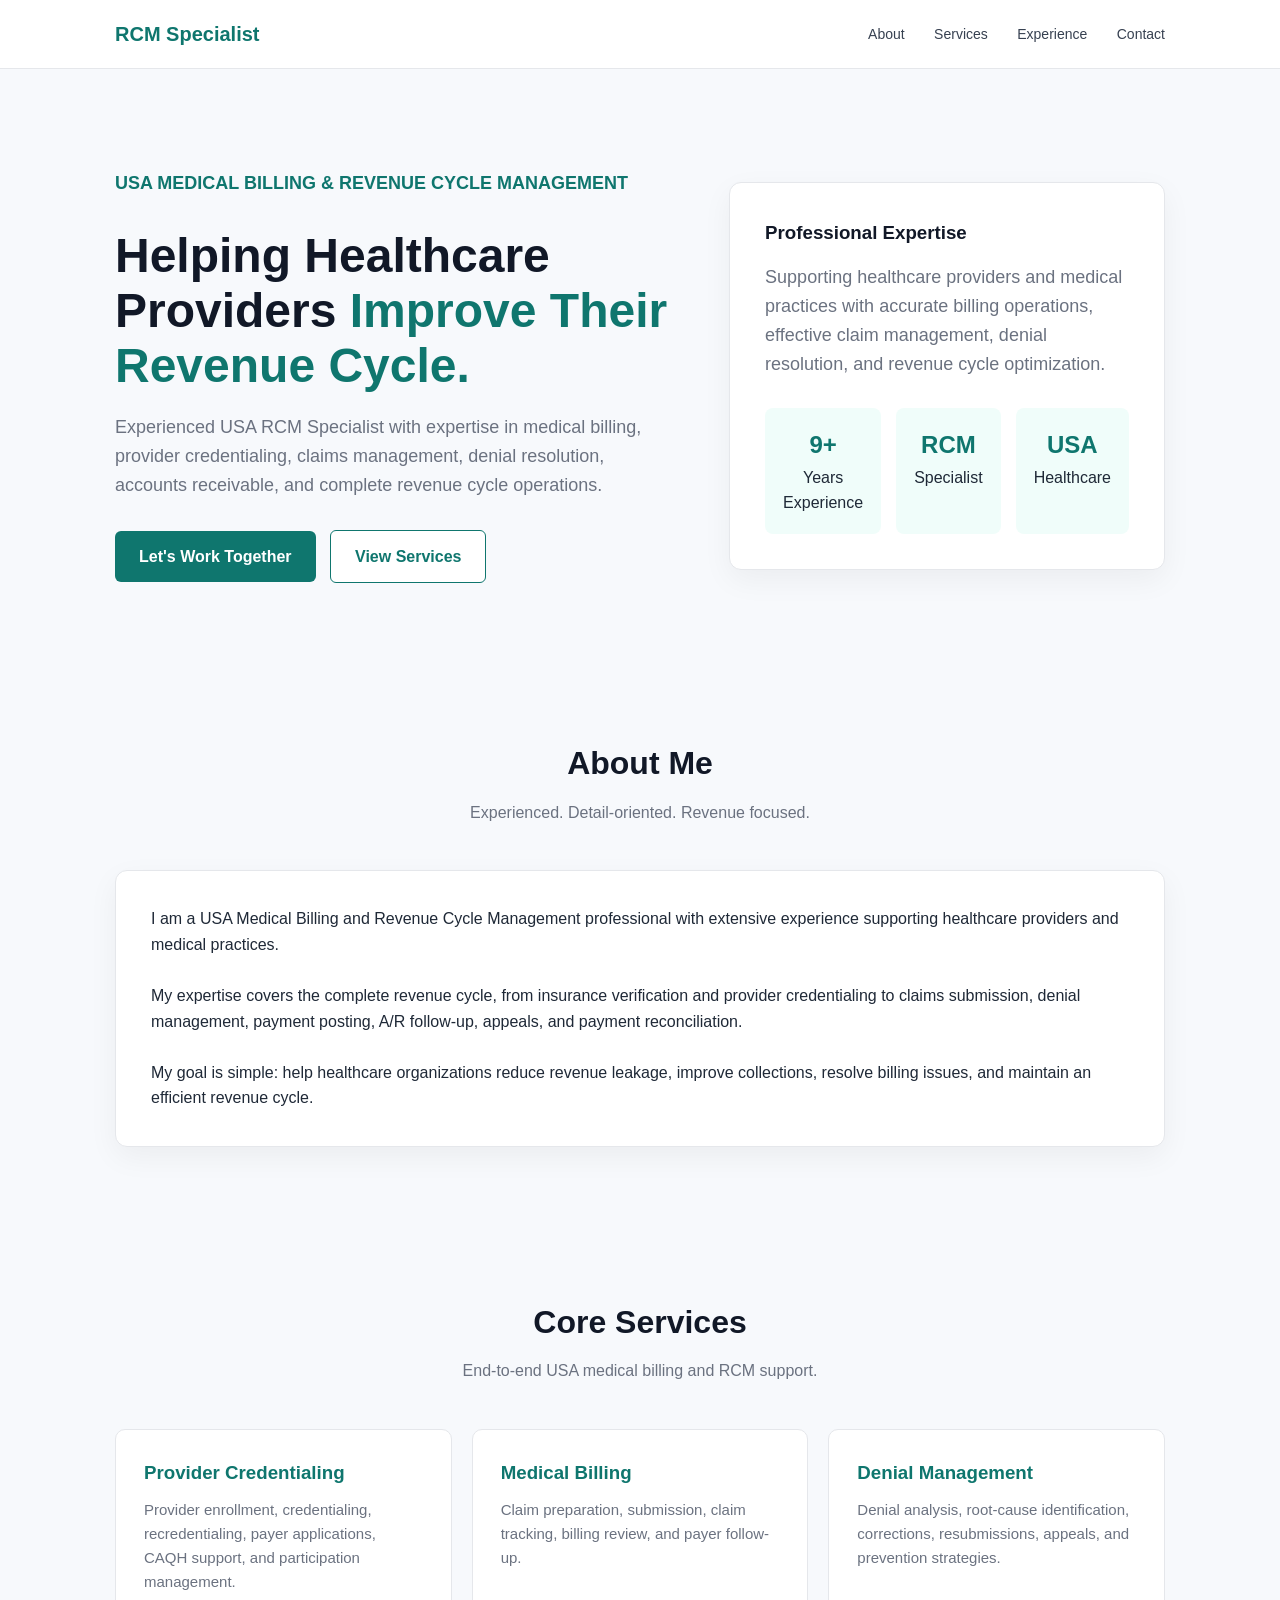
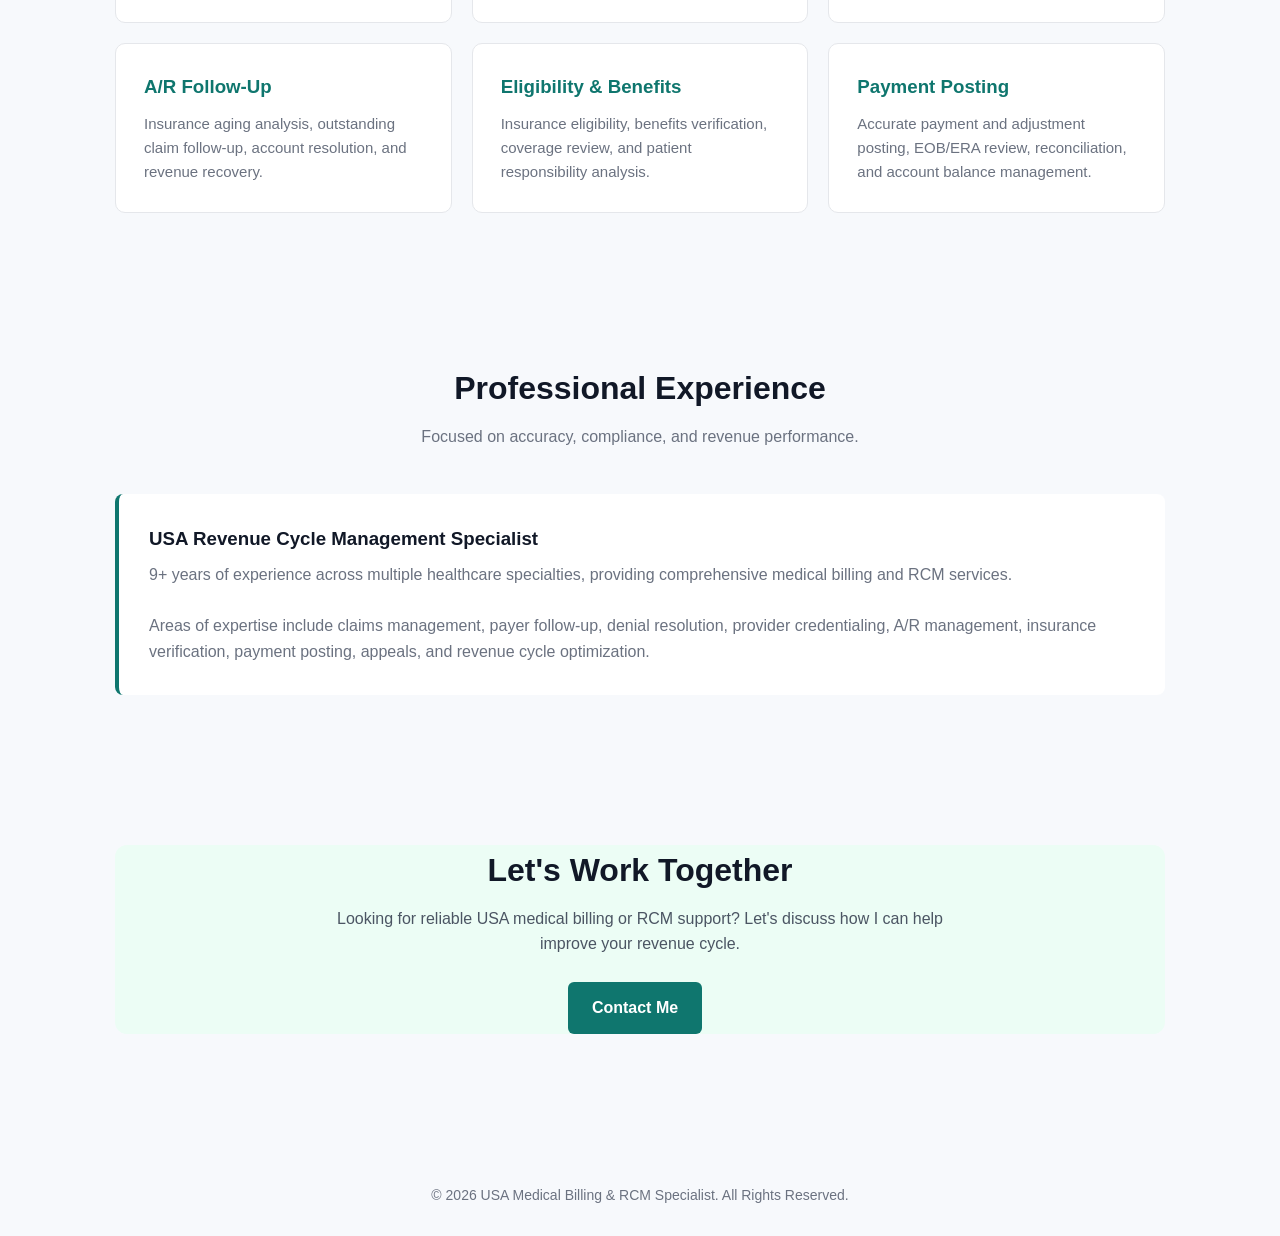
==== index.html @ 769080df "Add files via upload" ====
<!DOCTYPE html>
<html lang="en">
<head>
    <meta charset="UTF-8">
    <meta name="viewport" content="width=device-width, initial-scale=1.0">

    <title>USA Medical Billing & RCM Specialist</title>

    <meta name="description"
        content="Professional USA Medical Billing and Revenue Cycle Management portfolio specializing in provider credentialing, claims, denials, A/R follow-up, and healthcare revenue cycle operations.">

    <style>
        * {
            margin: 0;
            padding: 0;
            box-sizing: border-box;
        }

        body {
            font-family: Arial, Helvetica, sans-serif;
            background: #f7f9fc;
            color: #1f2937;
            line-height: 1.6;
        }

        header {
            background: #ffffff;
            border-bottom: 1px solid #e5e7eb;
            position: sticky;
            top: 0;
            z-index: 100;
        }

        nav {
            max-width: 1100px;
            margin: auto;
            padding: 18px 25px;
            display: flex;
            justify-content: space-between;
            align-items: center;
        }

        .logo {
            font-size: 20px;
            font-weight: bold;
            color: #0f766e;
        }

        nav a {
            color: #374151;
            text-decoration: none;
            margin-left: 25px;
            font-size: 14px;
        }

        nav a:hover {
            color: #0f766e;
        }

        .hero {
            max-width: 1100px;
            margin: auto;
            padding: 100px 25px 80px;
            display: grid;
            grid-template-columns: 1.5fr 1fr;
            gap: 60px;
            align-items: center;
        }

        .hero h1 {
            font-size: 48px;
            line-height: 1.15;
            margin-bottom: 20px;
            color: #111827;
        }

        .hero h1 span {
            color: #0f766e;
        }

        .hero p {
            font-size: 18px;
            color: #6b7280;
            max-width: 650px;
            margin-bottom: 30px;
        }

        .button {
            display: inline-block;
            background: #0f766e;
            color: white;
            padding: 13px 24px;
            border-radius: 6px;
            text-decoration: none;
            font-weight: 600;
            margin-right: 10px;
        }

        .button:hover {
            background: #115e59;
        }

        .button.secondary {
            background: white;
            color: #0f766e;
            border: 1px solid #0f766e;
        }

        .card {
            background: white;
            padding: 35px;
            border-radius: 12px;
            border: 1px solid #e5e7eb;
            box-shadow: 0 10px 30px rgba(0,0,0,0.05);
        }

        .card h3 {
            color: #111827;
            margin-bottom: 15px;
        }

        .stats {
            display: grid;
            grid-template-columns: repeat(3, 1fr);
            gap: 15px;
            margin-top: 25px;
        }

        .stat {
            background: #f0fdfa;
            padding: 18px;
            text-align: center;
            border-radius: 8px;
        }

        .stat strong {
            display: block;
            font-size: 24px;
            color: #0f766e;
        }

        section {
            max-width: 1100px;
            margin: auto;
            padding: 75px 25px;
        }

        .section-title {
            text-align: center;
            margin-bottom: 45px;
        }

        .section-title h2 {
            font-size: 32px;
            color: #111827;
            margin-bottom: 10px;
        }

        .section-title p {
            color: #6b7280;
        }

        .about {
            background: white;
        }

        .services {
            display: grid;
            grid-template-columns: repeat(3, 1fr);
            gap: 20px;
        }

        .service {
            background: white;
            padding: 28px;
            border: 1px solid #e5e7eb;
            border-radius: 10px;
            transition: 0.2s;
        }

        .service:hover {
            transform: translateY(-4px);
            box-shadow: 0 10px 25px rgba(0,0,0,0.06);
        }

        .service h3 {
            margin-bottom: 10px;
            color: #0f766e;
        }

        .service p {
            color: #6b7280;
            font-size: 15px;
        }

        .experience {
            background: #ffffff;
            border-left: 4px solid #0f766e;
            padding: 30px;
            border-radius: 8px;
        }

        .experience h3 {
            color: #111827;
            margin-bottom: 8px;
        }

        .experience p {
            color: #6b7280;
        }

        .contact {
            text-align: center;
            background: #ecfdf5;
            border-radius: 12px;
        }

        .contact p {
            max-width: 650px;
            margin: 0 auto 25px;
            color: #4b5563;
        }

        footer {
            text-align: center;
            padding: 30px;
            color: #6b7280;
            font-size: 14px;
        }

        @media (max-width: 800px) {
            .hero {
                grid-template-columns: 1fr;
                padding-top: 60px;
            }

            .hero h1 {
                font-size: 38px;
            }

            .services {
                grid-template-columns: 1fr;
            }

            .stats {
                grid-template-columns: 1fr;
            }

            nav {
                flex-direction: column;
                gap: 12px;
            }

            nav a {
                margin: 0 8px;
            }
        }
    </style>
</head>

<body>

<header>
    <nav>
        <div class="logo">RCM Specialist</div>

        <div>
            <a href="#about">About</a>
            <a href="#services">Services</a>
            <a href="#experience">Experience</a>
            <a href="#contact">Contact</a>
        </div>
    </nav>
</header>


<!-- HERO SECTION -->

<div class="hero">

    <div>
        <p style="color:#0f766e; font-weight:bold;">
            USA MEDICAL BILLING & REVENUE CYCLE MANAGEMENT
        </p>

        <h1>
            Helping Healthcare Providers
            <span>Improve Their Revenue Cycle.</span>
        </h1>

        <p>
            Experienced USA RCM Specialist with expertise in medical billing,
            provider credentialing, claims management, denial resolution,
            accounts receivable, and complete revenue cycle operations.
        </p>

        <a href="#contact" class="button">Let's Work Together</a>
        <a href="#services" class="button secondary">View Services</a>
    </div>


    <div class="card">

        <h3>Professional Expertise</h3>

        <p>
            Supporting healthcare providers and medical practices with
            accurate billing operations, effective claim management,
            denial resolution, and revenue cycle optimization.
        </p>

        <div class="stats">

            <div class="stat">
                <strong>9+</strong>
                Years Experience
            </div>

            <div class="stat">
                <strong>RCM</strong>
                Specialist
            </div>

            <div class="stat">
                <strong>USA</strong>
                Healthcare
            </div>

        </div>

    </div>

</div>


<!-- ABOUT -->

<section id="about">

    <div class="section-title">
        <h2>About Me</h2>
        <p>Experienced. Detail-oriented. Revenue focused.</p>
    </div>

    <div class="card">

        <p>
            I am a USA Medical Billing and Revenue Cycle Management
            professional with extensive experience supporting healthcare
            providers and medical practices.
        </p>

        <br>

        <p>
            My expertise covers the complete revenue cycle, from insurance
            verification and provider credentialing to claims submission,
            denial management, payment posting, A/R follow-up, appeals,
            and payment reconciliation.
        </p>

        <br>

        <p>
            My goal is simple: help healthcare organizations reduce revenue
            leakage, improve collections, resolve billing issues, and
            maintain an efficient revenue cycle.
        </p>

    </div>

</section>


<!-- SERVICES -->

<section id="services">

    <div class="section-title">
        <h2>Core Services</h2>
        <p>End-to-end USA medical billing and RCM support.</p>
    </div>


    <div class="services">

        <div class="service">
            <h3>Provider Credentialing</h3>
            <p>
                Provider enrollment, credentialing, recredentialing,
                payer applications, CAQH support, and participation
                management.
            </p>
        </div>


        <div class="service">
            <h3>Medical Billing</h3>
            <p>
                Claim preparation, submission, claim tracking,
                billing review, and payer follow-up.
            </p>
        </div>


        <div class="service">
            <h3>Denial Management</h3>
            <p>
                Denial analysis, root-cause identification, corrections,
                resubmissions, appeals, and prevention strategies.
            </p>
        </div>


        <div class="service">
            <h3>A/R Follow-Up</h3>
            <p>
                Insurance aging analysis, outstanding claim follow-up,
                account resolution, and revenue recovery.
            </p>
        </div>


        <div class="service">
            <h3>Eligibility & Benefits</h3>
            <p>
                Insurance eligibility, benefits verification,
                coverage review, and patient responsibility analysis.
            </p>
        </div>


        <div class="service">
            <h3>Payment Posting</h3>
            <p>
                Accurate payment and adjustment posting, EOB/ERA review,
                reconciliation, and account balance management.
            </p>
        </div>

    </div>

</section>


<!-- EXPERIENCE -->

<section id="experience">

    <div class="section-title">
        <h2>Professional Experience</h2>
        <p>Focused on accuracy, compliance, and revenue performance.</p>
    </div>

    <div class="experience">

        <h3>USA Revenue Cycle Management Specialist</h3>

        <p>
            9+ years of experience across multiple healthcare specialties,
            providing comprehensive medical billing and RCM services.
        </p>

        <br>

        <p>
            Areas of expertise include claims management, payer follow-up,
            denial resolution, provider credentialing, A/R management,
            insurance verification, payment posting, appeals, and
            revenue cycle optimization.
        </p>

    </div>

</section>


<!-- CONTACT -->

<section id="contact">

    <div class="contact">

        <div class="section-title">

            <h2>Let's Work Together</h2>

            <p>
                Looking for reliable USA medical billing or RCM support?
                Let's discuss how I can help improve your revenue cycle.
            </p>

            <a href="mailto:YOUR-EMAIL@example.com" class="button">
                Contact Me
            </a>

        </div>

    </div>

</section>


<footer>

    © 2026 USA Medical Billing & RCM Specialist.
    All Rights Reserved.

</footer>

</body>
</html>
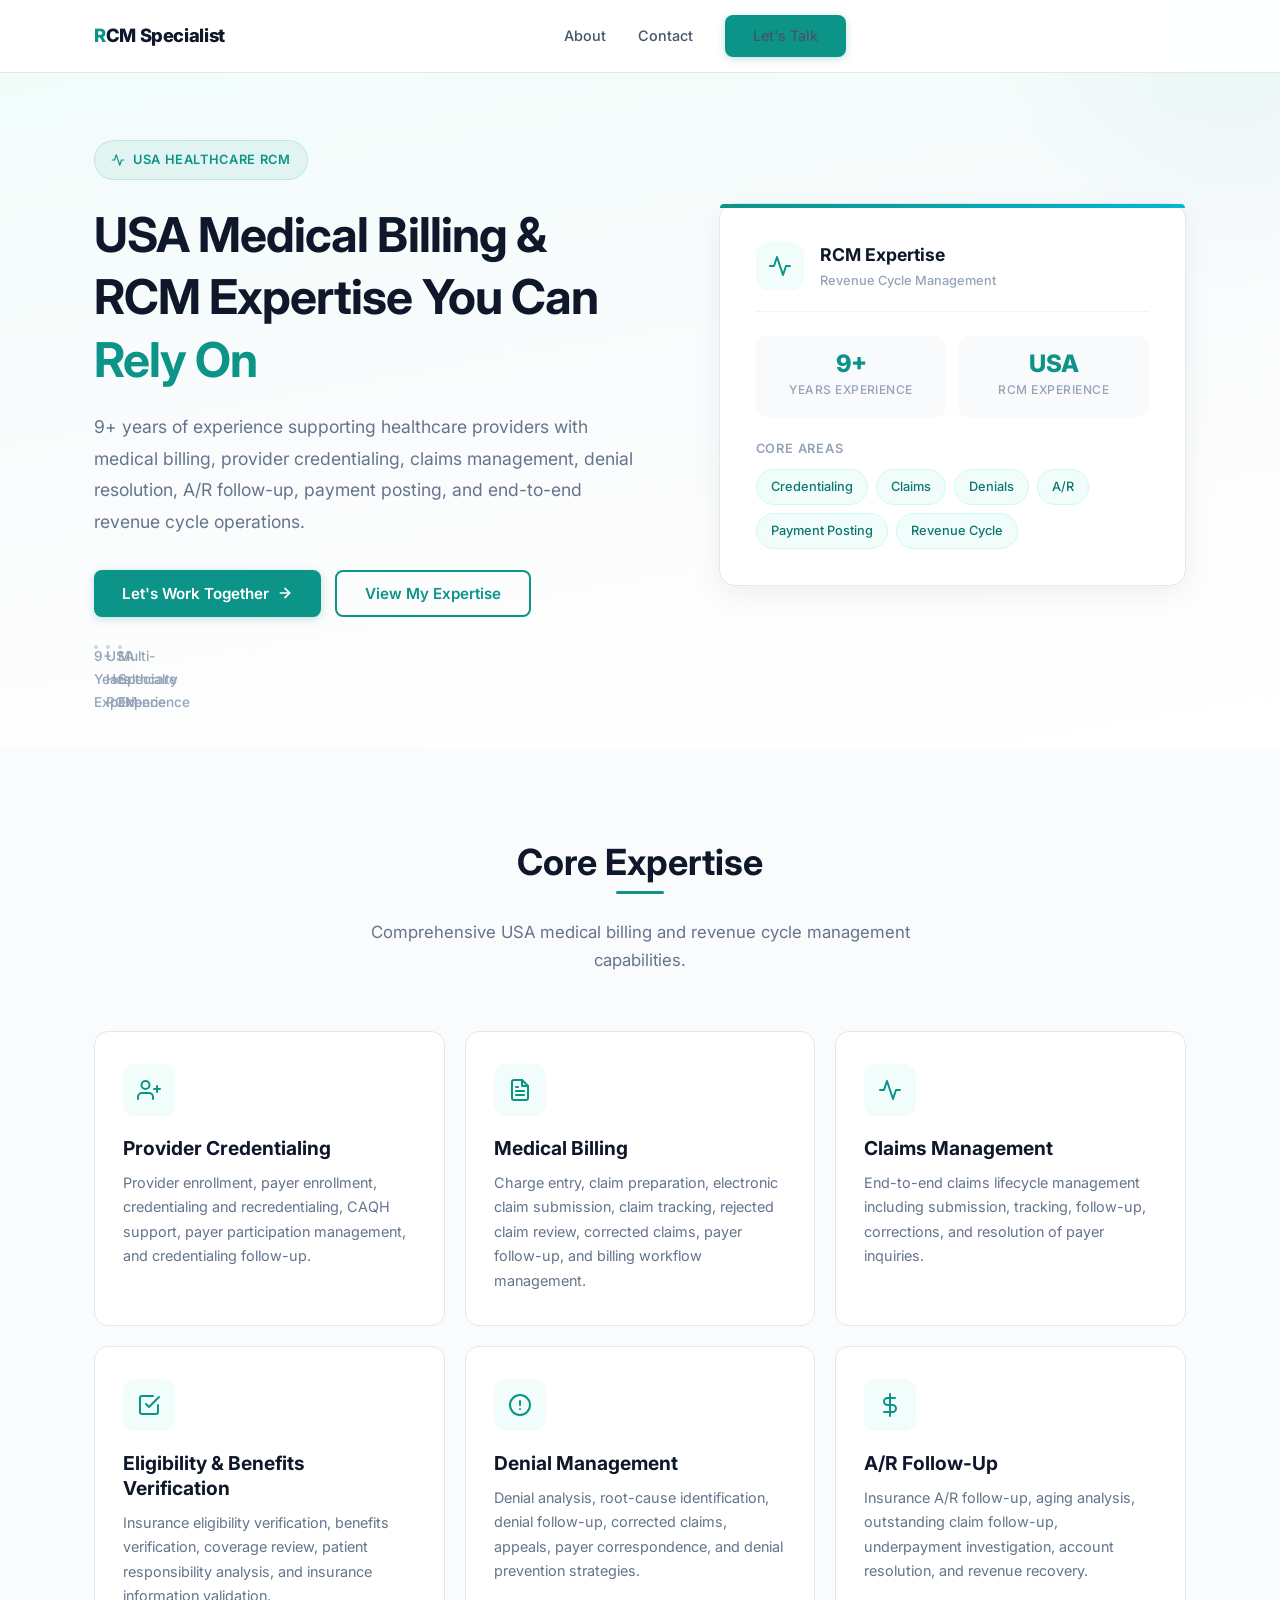
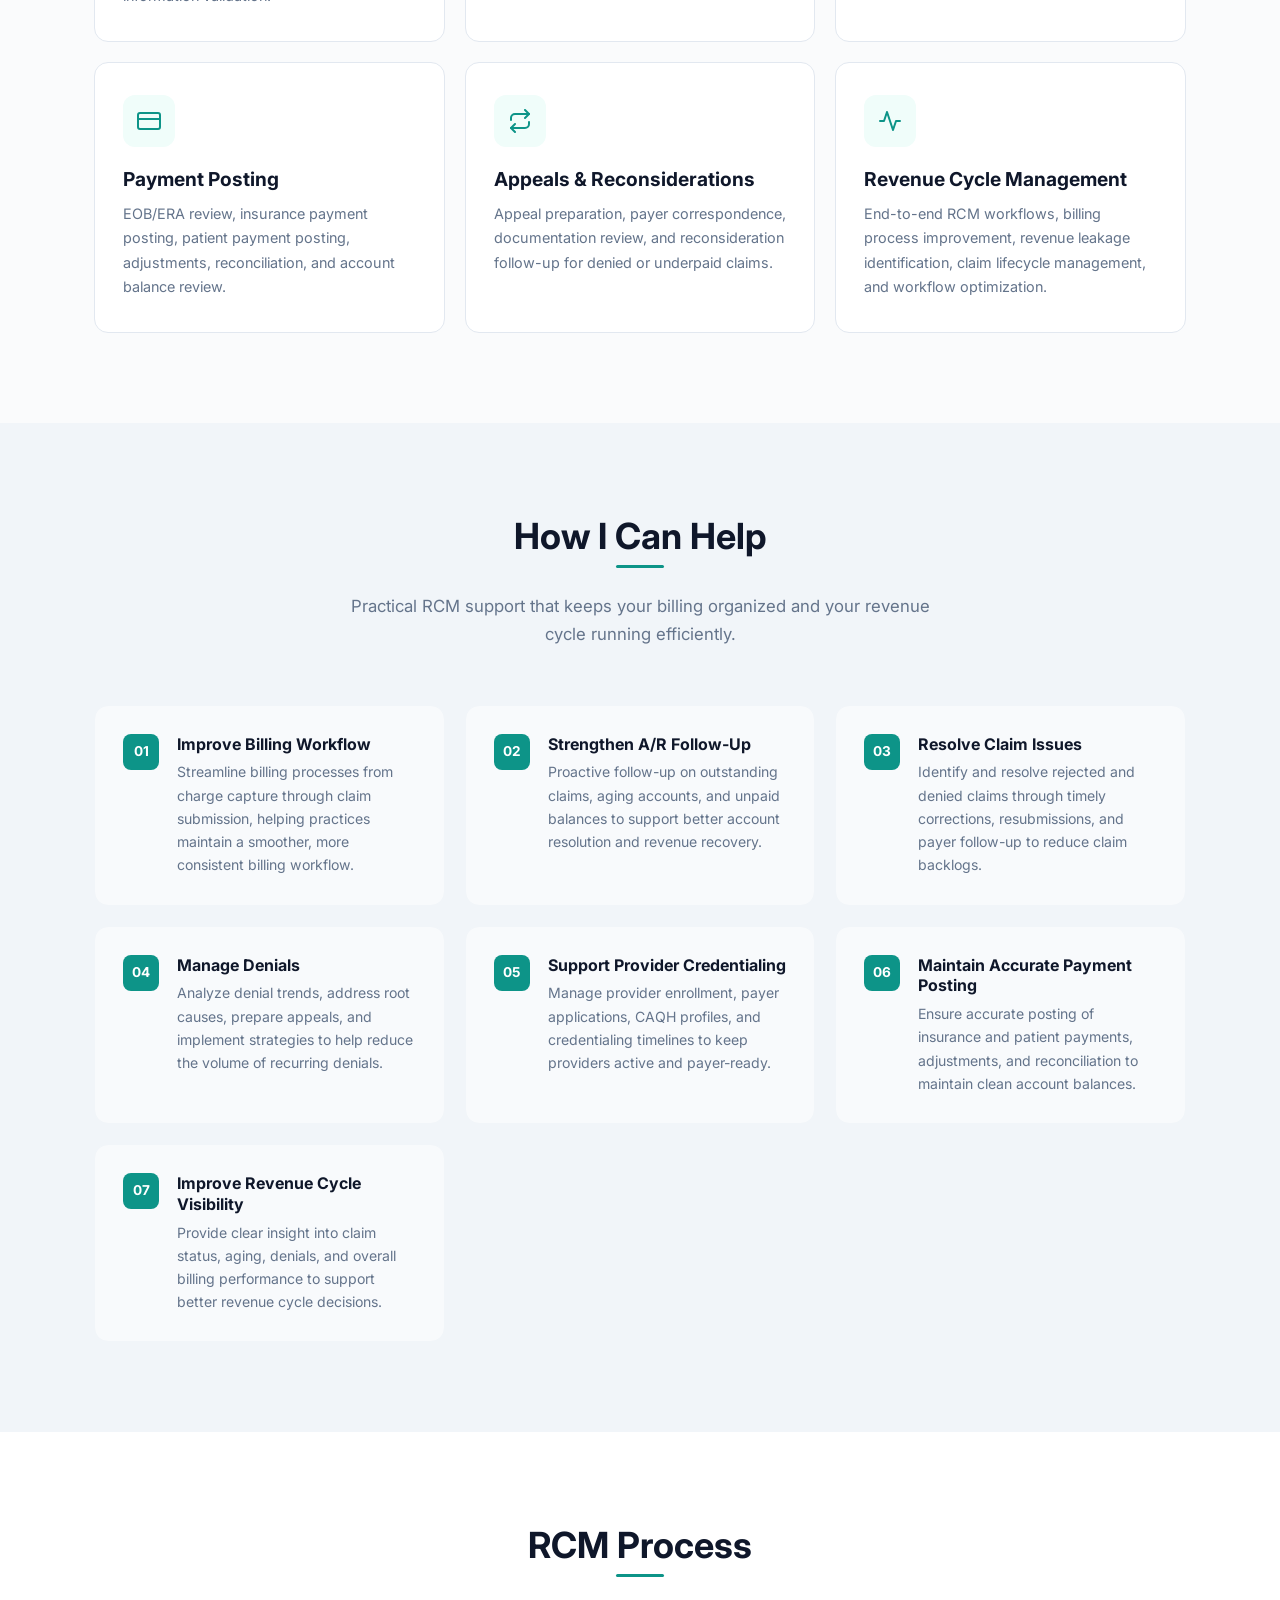
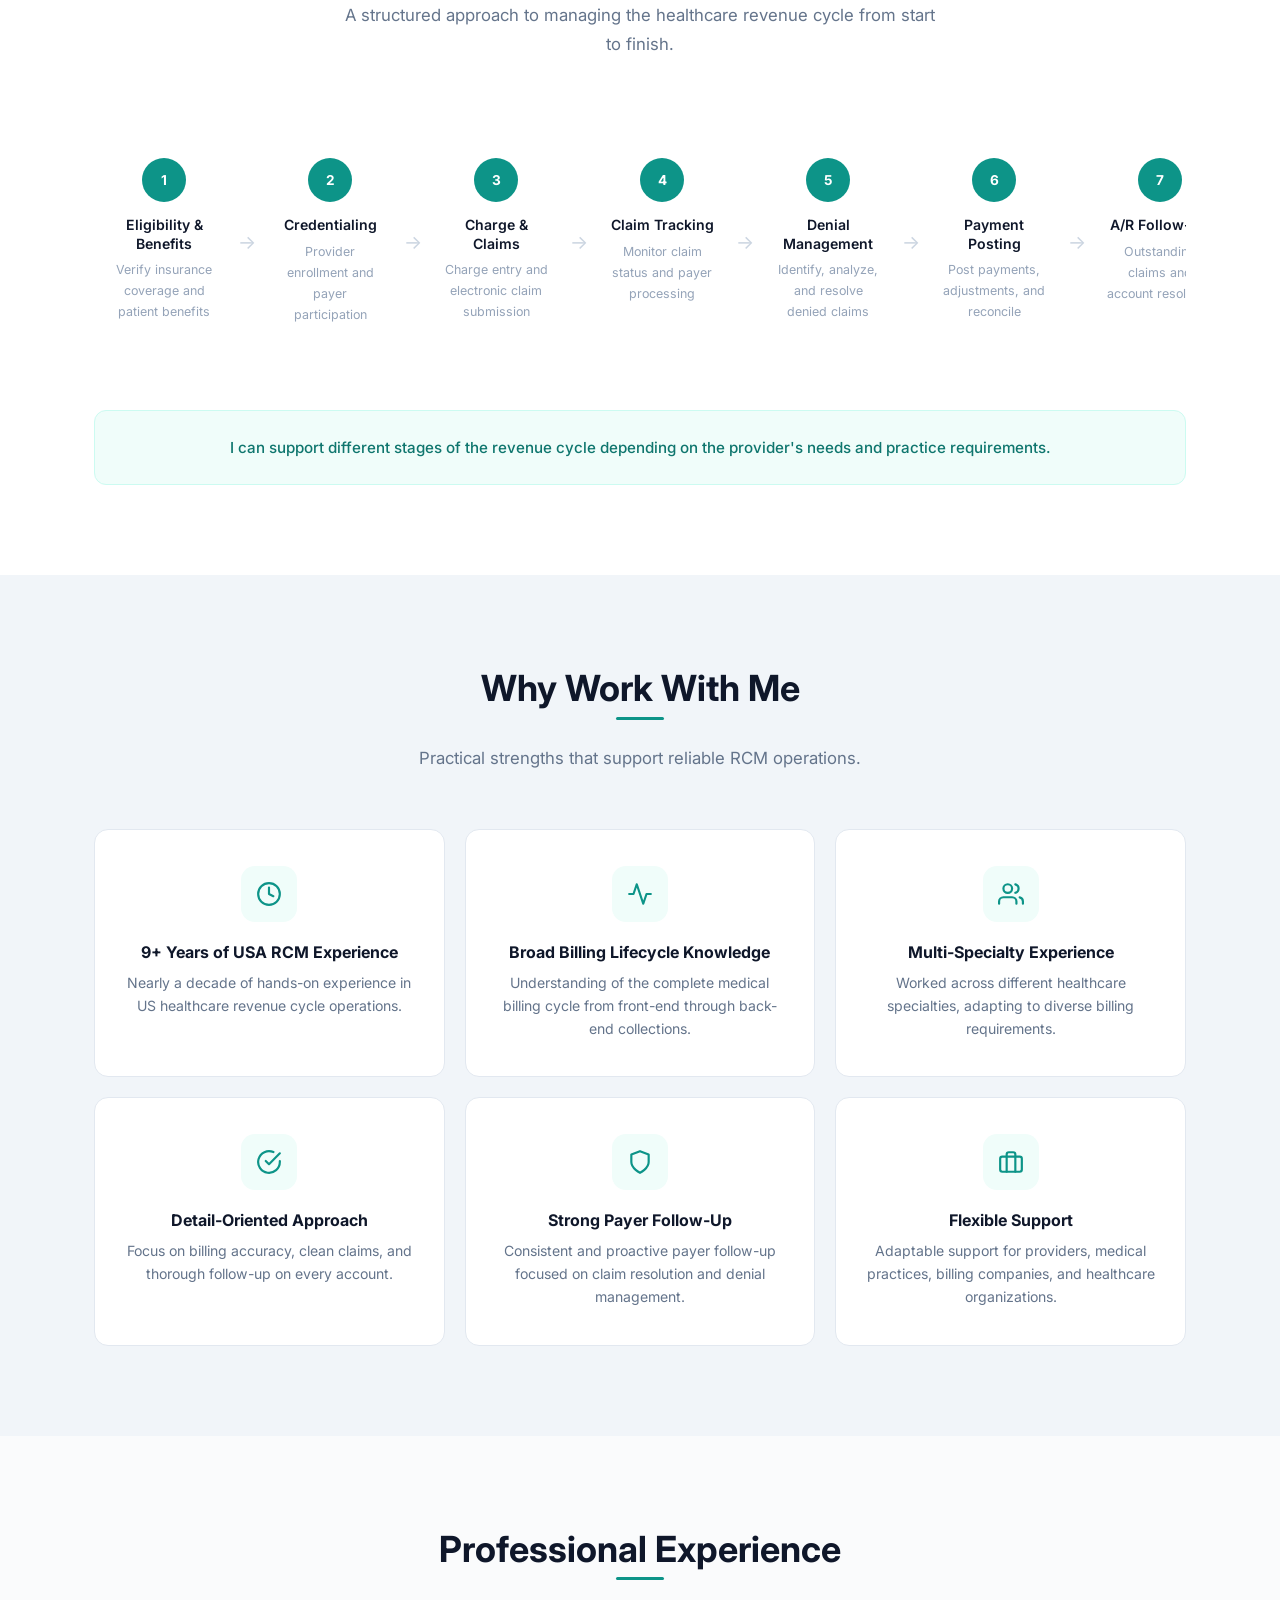
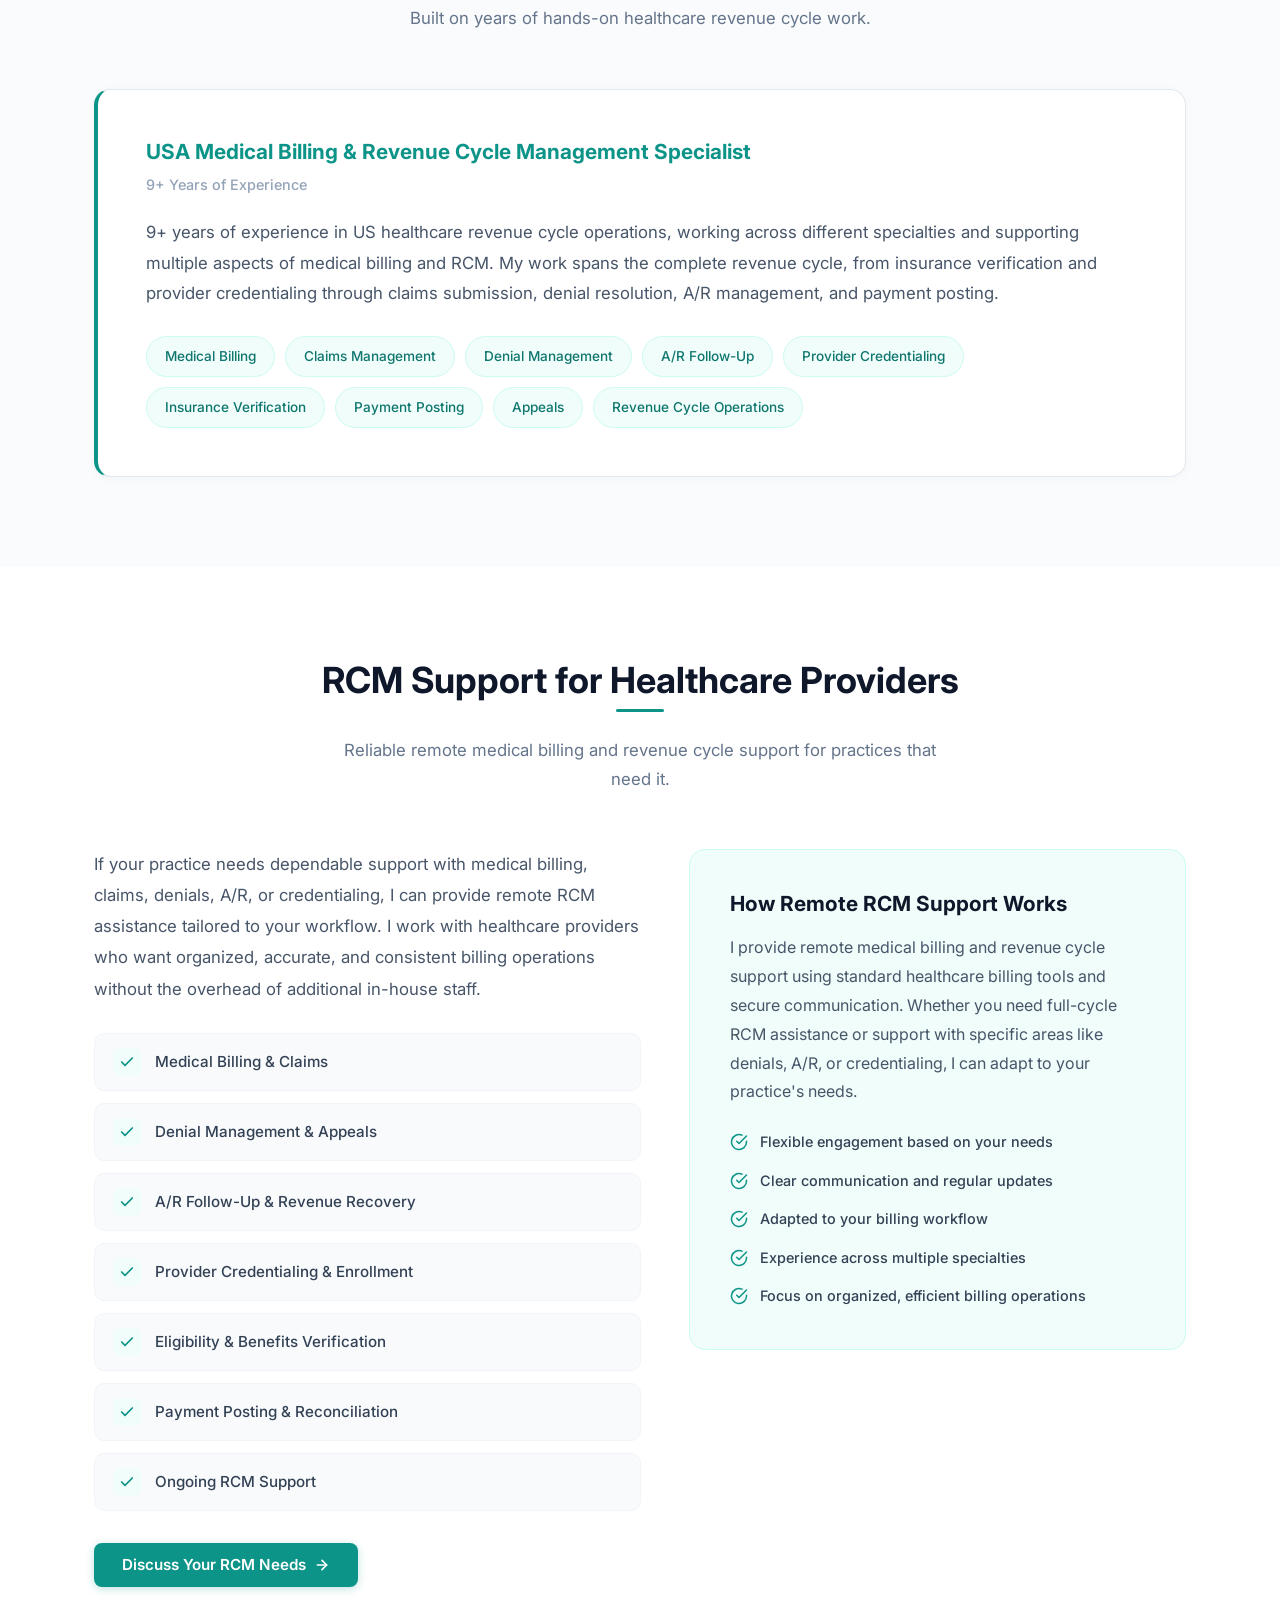
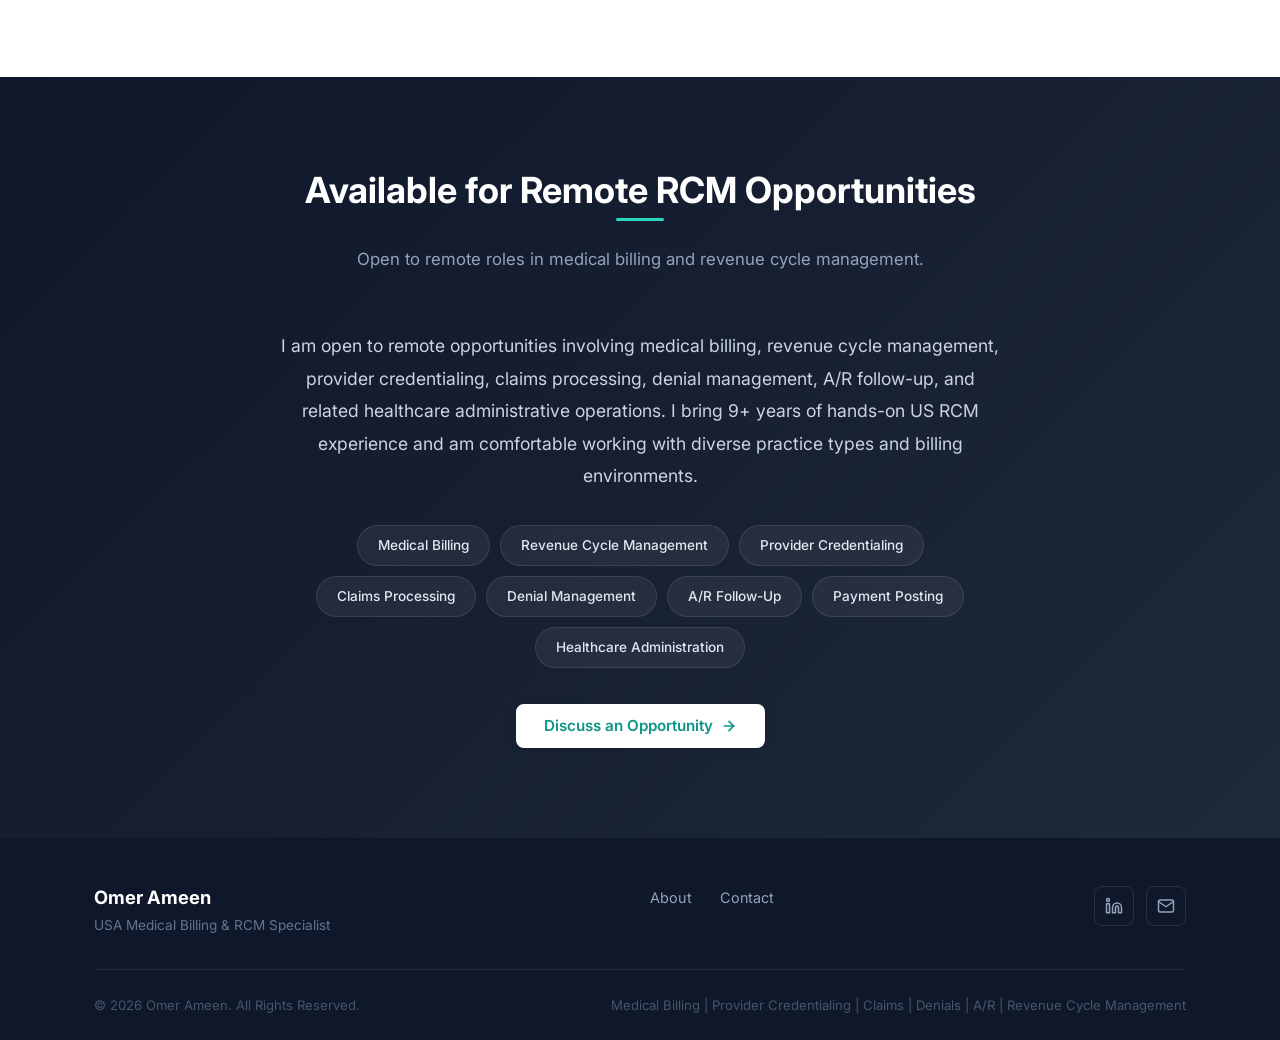
==== commit 37699305: "Add files via upload" ====
--- a/index.html
+++ b/index.html
@@ -1,512 +1,723 @@
-<!DOCTYPE html>
-<html lang="en">
-<head>
-    <meta charset="UTF-8">
-    <meta name="viewport" content="width=device-width, initial-scale=1.0">
-
-    <title>USA Medical Billing & RCM Specialist</title>
-
-    <meta name="description"
-        content="Professional USA Medical Billing and Revenue Cycle Management portfolio specializing in provider credentialing, claims, denials, A/R follow-up, and healthcare revenue cycle operations.">
-
-    <style>
-        * {
-            margin: 0;
-            padding: 0;
-            box-sizing: border-box;
-        }
-
-        body {
-            font-family: Arial, Helvetica, sans-serif;
-            background: #f7f9fc;
-            color: #1f2937;
-            line-height: 1.6;
-        }
-
-        header {
-            background: #ffffff;
-            border-bottom: 1px solid #e5e7eb;
-            position: sticky;
-            top: 0;
-            z-index: 100;
-        }
-
-        nav {
-            max-width: 1100px;
-            margin: auto;
-            padding: 18px 25px;
-            display: flex;
-            justify-content: space-between;
-            align-items: center;
-        }
-
-        .logo {
-            font-size: 20px;
-            font-weight: bold;
-            color: #0f766e;
-        }
-
-        nav a {
-            color: #374151;
-            text-decoration: none;
-            margin-left: 25px;
-            font-size: 14px;
-        }
-
-        nav a:hover {
-            color: #0f766e;
-        }
-
-        .hero {
-            max-width: 1100px;
-            margin: auto;
-            padding: 100px 25px 80px;
-            display: grid;
-            grid-template-columns: 1.5fr 1fr;
-            gap: 60px;
-            align-items: center;
-        }
-
-        .hero h1 {
-            font-size: 48px;
-            line-height: 1.15;
-            margin-bottom: 20px;
-            color: #111827;
-        }
-
-        .hero h1 span {
-            color: #0f766e;
-        }
-
-        .hero p {
-            font-size: 18px;
-            color: #6b7280;
-            max-width: 650px;
-            margin-bottom: 30px;
-        }
-
-        .button {
-            display: inline-block;
-            background: #0f766e;
-            color: white;
-            padding: 13px 24px;
-            border-radius: 6px;
-            text-decoration: none;
-            font-weight: 600;
-            margin-right: 10px;
-        }
-
-        .button:hover {
-            background: #115e59;
-        }
-
-        .button.secondary {
-            background: white;
-            color: #0f766e;
-            border: 1px solid #0f766e;
-        }
-
-        .card {
-            background: white;
-            padding: 35px;
-            border-radius: 12px;
-            border: 1px solid #e5e7eb;
-            box-shadow: 0 10px 30px rgba(0,0,0,0.05);
-        }
-
-        .card h3 {
-            color: #111827;
-            margin-bottom: 15px;
-        }
-
-        .stats {
-            display: grid;
-            grid-template-columns: repeat(3, 1fr);
-            gap: 15px;
-            margin-top: 25px;
-        }
-
-        .stat {
-            background: #f0fdfa;
-            padding: 18px;
-            text-align: center;
-            border-radius: 8px;
-        }
-
-        .stat strong {
-            display: block;
-            font-size: 24px;
-            color: #0f766e;
-        }
-
-        section {
-            max-width: 1100px;
-            margin: auto;
-            padding: 75px 25px;
-        }
-
-        .section-title {
-            text-align: center;
-            margin-bottom: 45px;
-        }
-
-        .section-title h2 {
-            font-size: 32px;
-            color: #111827;
-            margin-bottom: 10px;
-        }
-
-        .section-title p {
-            color: #6b7280;
-        }
-
-        .about {
-            background: white;
-        }
-
-        .services {
-            display: grid;
-            grid-template-columns: repeat(3, 1fr);
-            gap: 20px;
-        }
-
-        .service {
-            background: white;
-            padding: 28px;
-            border: 1px solid #e5e7eb;
-            border-radius: 10px;
-            transition: 0.2s;
-        }
-
-        .service:hover {
-            transform: translateY(-4px);
-            box-shadow: 0 10px 25px rgba(0,0,0,0.06);
-        }
-
-        .service h3 {
-            margin-bottom: 10px;
-            color: #0f766e;
-        }
-
-        .service p {
-            color: #6b7280;
-            font-size: 15px;
-        }
-
-        .experience {
-            background: #ffffff;
-            border-left: 4px solid #0f766e;
-            padding: 30px;
-            border-radius: 8px;
-        }
-
-        .experience h3 {
-            color: #111827;
-            margin-bottom: 8px;
-        }
-
-        .experience p {
-            color: #6b7280;
-        }
-
-        .contact {
-            text-align: center;
-            background: #ecfdf5;
-            border-radius: 12px;
-        }
-
-        .contact p {
-            max-width: 650px;
-            margin: 0 auto 25px;
-            color: #4b5563;
-        }
-
-        footer {
-            text-align: center;
-            padding: 30px;
-            color: #6b7280;
-            font-size: 14px;
-        }
-
-        @media (max-width: 800px) {
-            .hero {
-                grid-template-columns: 1fr;
-                padding-top: 60px;
-            }
-
-            .hero h1 {
-                font-size: 38px;
-            }
-
-            .services {
-                grid-template-columns: 1fr;
-            }
-
-            .stats {
-                grid-template-columns: 1fr;
-            }
-
-            nav {
-                flex-direction: column;
-                gap: 12px;
-            }
-
-            nav a {
-                margin: 0 8px;
-            }
-        }
-    </style>
-</head>
-
-<body>
-
-<header>
-    <nav>
-        <div class="logo">RCM Specialist</div>
-
-        <div>
-            <a href="#about">About</a>
-            <a href="#services">Services</a>
-            <a href="#experience">Experience</a>
-            <a href="#contact">Contact</a>
-        </div>
-    </nav>
-</header>
-
-
-<!-- HERO SECTION -->
-
-<div class="hero">
-
-    <div>
-        <p style="color:#0f766e; font-weight:bold;">
-            USA MEDICAL BILLING & REVENUE CYCLE MANAGEMENT
-        </p>
-
-        <h1>
-            Helping Healthcare Providers
-            <span>Improve Their Revenue Cycle.</span>
-        </h1>
-
-        <p>
-            Experienced USA RCM Specialist with expertise in medical billing,
-            provider credentialing, claims management, denial resolution,
-            accounts receivable, and complete revenue cycle operations.
-        </p>
-
-        <a href="#contact" class="button">Let's Work Together</a>
-        <a href="#services" class="button secondary">View Services</a>
-    </div>
-
-
-    <div class="card">
-
-        <h3>Professional Expertise</h3>
-
-        <p>
-            Supporting healthcare providers and medical practices with
-            accurate billing operations, effective claim management,
-            denial resolution, and revenue cycle optimization.
-        </p>
-
-        <div class="stats">
-
-            <div class="stat">
-                <strong>9+</strong>
-                Years Experience
-            </div>
-
-            <div class="stat">
-                <strong>RCM</strong>
-                Specialist
-            </div>
-
-            <div class="stat">
-                <strong>USA</strong>
-                Healthcare
-            </div>
-
-        </div>
-
-    </div>
-
-</div>
-
-
-<!-- ABOUT -->
-
-<section id="about">
-
-    <div class="section-title">
-        <h2>About Me</h2>
-        <p>Experienced. Detail-oriented. Revenue focused.</p>
-    </div>
-
-    <div class="card">
-
-        <p>
-            I am a USA Medical Billing and Revenue Cycle Management
-            professional with extensive experience supporting healthcare
-            providers and medical practices.
-        </p>
-
-        <br>
-
-        <p>
-            My expertise covers the complete revenue cycle, from insurance
-            verification and provider credentialing to claims submission,
-            denial management, payment posting, A/R follow-up, appeals,
-            and payment reconciliation.
-        </p>
-
-        <br>
-
-        <p>
-            My goal is simple: help healthcare organizations reduce revenue
-            leakage, improve collections, resolve billing issues, and
-            maintain an efficient revenue cycle.
-        </p>
-
-    </div>
-
-</section>
-
-
-<!-- SERVICES -->
-
-<section id="services">
-
-    <div class="section-title">
-        <h2>Core Services</h2>
-        <p>End-to-end USA medical billing and RCM support.</p>
-    </div>
-
-
-    <div class="services">
-
-        <div class="service">
-            <h3>Provider Credentialing</h3>
-            <p>
-                Provider enrollment, credentialing, recredentialing,
-                payer applications, CAQH support, and participation
-                management.
-            </p>
-        </div>
-
-
-        <div class="service">
-            <h3>Medical Billing</h3>
-            <p>
-                Claim preparation, submission, claim tracking,
-                billing review, and payer follow-up.
-            </p>
-        </div>
-
-
-        <div class="service">
-            <h3>Denial Management</h3>
-            <p>
-                Denial analysis, root-cause identification, corrections,
-                resubmissions, appeals, and prevention strategies.
-            </p>
-        </div>
-
-
-        <div class="service">
-            <h3>A/R Follow-Up</h3>
-            <p>
-                Insurance aging analysis, outstanding claim follow-up,
-                account resolution, and revenue recovery.
-            </p>
-        </div>
-
-
-        <div class="service">
-            <h3>Eligibility & Benefits</h3>
-            <p>
-                Insurance eligibility, benefits verification,
-                coverage review, and patient responsibility analysis.
-            </p>
-        </div>
-
-
-        <div class="service">
-            <h3>Payment Posting</h3>
-            <p>
-                Accurate payment and adjustment posting, EOB/ERA review,
-                reconciliation, and account balance management.
-            </p>
-        </div>
-
-    </div>
-
-</section>
-
-
-<!-- EXPERIENCE -->
-
-<section id="experience">
-
-    <div class="section-title">
-        <h2>Professional Experience</h2>
-        <p>Focused on accuracy, compliance, and revenue performance.</p>
-    </div>
-
-    <div class="experience">
-
-        <h3>USA Revenue Cycle Management Specialist</h3>
-
-        <p>
-            9+ years of experience across multiple healthcare specialties,
-            providing comprehensive medical billing and RCM services.
-        </p>
-
-        <br>
-
-        <p>
-            Areas of expertise include claims management, payer follow-up,
-            denial resolution, provider credentialing, A/R management,
-            insurance verification, payment posting, appeals, and
-            revenue cycle optimization.
-        </p>
-
-    </div>
-
-</section>
-
-
-<!-- CONTACT -->
-
-<section id="contact">
-
-    <div class="contact">
-
-        <div class="section-title">
-
-            <h2>Let's Work Together</h2>
-
-            <p>
-                Looking for reliable USA medical billing or RCM support?
-                Let's discuss how I can help improve your revenue cycle.
-            </p>
-
-            <a href="mailto:YOUR-EMAIL@example.com" class="button">
-                Contact Me
-            </a>
-
-        </div>
-
-    </div>
-
-</section>
-
-
-<footer>
-
-    © 2026 USA Medical Billing & RCM Specialist.
-    All Rights Reserved.
-
-</footer>
-
-</body>
-</html>+<!DOCTYPE html>
+<html lang="en">
+<head>
+    <meta charset="UTF-8">
+    <meta name="viewport" content="width=device-width, initial-scale=1.0">
+
+    <title>USA Medical Billing & RCM Specialist | Provider Credentialing & Revenue Cycle Management</title>
+
+    <meta name="description" content="Experienced USA Medical Billing & RCM Specialist with 9+ years of experience in provider credentialing, claims management, denial management, A/R follow-up, payment posting, and revenue cycle operations.">
+
+    <meta name="keywords" content="USA Medical Billing, Medical Billing Specialist, Revenue Cycle Management, RCM Specialist, Provider Credentialing, Medical Claims, Denial Management, A/R Follow-Up, Healthcare Revenue Cycle, Medical Billing Services, Remote Medical Billing Specialist">
+
+    <meta name="author" content="Omer Ameen">
+
+    <!-- Open Graph -->
+    <meta property="og:title" content="USA Medical Billing & RCM Specialist | Omer Ameen">
+    <meta property="og:description" content="Experienced USA Medical Billing & RCM Specialist with 9+ years of experience in provider credentialing, claims management, denial management, A/R follow-up, and revenue cycle operations.">
+    <meta property="og:type" content="website">
+    <!-- Update-Required: Replace with your actual website URL -->
+    <meta property="og:url" content="[REPLACE THIS - YOUR WEBSITE URL]">
+    <!-- Update-Required: Replace with your actual OG image URL -->
+    <meta property="og:image" content="[REPLACE THIS - YOUR OG IMAGE URL]">
+
+    <!-- Favicon Placeholder -->
+    <link rel="icon" type="image/svg+xml" href="data:image/svg+xml,%3Csvg xmlns='http://www.w3.org/2000/svg' viewBox='0 0 32 32'%3E%3Crect width='32' height='32' rx='6' fill='%230d9488'/%3E%3Ctext x='16' y='22' text-anchor='middle' fill='white' font-family='Arial' font-weight='bold' font-size='18'%3ER%3C/text%3E%3C/svg%3E">
+
+    <!-- Google Fonts -->
+    <link rel="preconnect" href="https://fonts.googleapis.com">
+    <link rel="preconnect" href="https://fonts.gstatic.com" crossorigin>
+    <link href="https://fonts.googleapis.com/css2?family=Inter:wght@400;500;600;700;800&display=swap" rel="stylesheet">
+
+    <!-- Stylesheet -->
+    <link rel="stylesheet" href="styles.css">
+</head>
+
+<body>
+
+<!-- ============================================
+     NAVIGATION
+     ============================================ -->
+<nav class="navbar" role="navigation" aria-label="Main navigation">
+    <div class="container navbar__inner">
+        <a href="index.html" class="navbar__logo" aria-label="Home">
+            <span>R</span>CM Specialist
+        </a>
+
+        <div class="navbar__links" id="navLinks" role="menubar">
+            <a href="about.html" role="menuitem">About</a>
+            <a href="contact.html" role="menuitem">Contact</a>
+            <a href="contact.html" class="btn btn--primary btn--nav" role="menuitem">Let's Talk</a>
+        </div>
+
+        <button class="navbar__toggle" id="navToggle" aria-label="Toggle navigation menu" aria-expanded="false">
+            <span></span>
+            <span></span>
+            <span></span>
+        </button>
+
+        <div class="navbar__overlay" id="navOverlay"></div>
+    </div>
+</nav>
+
+
+<!-- ============================================
+     HERO SECTION
+     ============================================ -->
+<section class="hero" id="hero">
+    <div class="container">
+        <div class="hero__grid">
+
+            <!-- Left: Content -->
+            <div>
+                <div class="hero__badge">
+                    <svg viewBox="0 0 24 24" fill="none" stroke="currentColor" stroke-width="2" stroke-linecap="round" stroke-linejoin="round"><path d="M22 12h-4l-3 9L9 3l-3 9H2"/></svg>
+                    USA Healthcare RCM
+                </div>
+
+                <h1>USA Medical Billing &amp; RCM Expertise You Can <span>Rely On</span></h1>
+
+                <p class="hero__subtitle">
+                    9+ years of experience supporting healthcare providers with medical billing, provider credentialing, claims management, denial resolution, A/R follow-up, payment posting, and end-to-end revenue cycle operations.
+                </p>
+
+                <div class="hero__actions">
+                    <a href="contact.html" class="btn btn--primary">
+                        Let's Work Together
+                        <svg width="16" height="16" viewBox="0 0 24 24" fill="none" stroke="currentColor" stroke-width="2.5" stroke-linecap="round" stroke-linejoin="round"><line x1="5" y1="12" x2="19" y2="12"/><polyline points="12 5 19 12 12 19"/></svg>
+                    </a>
+                    <a href="#expertise" class="btn btn--outline">View My Expertise</a>
+                </div>
+
+                <div class="hero__credibility">
+                    <span>9+ Years Experience</span>
+                    <span>USA Healthcare RCM</span>
+                    <span>Multi-Specialty Experience</span>
+                </div>
+            </div>
+
+            <!-- Right: Expertise Card -->
+            <div class="hero__card">
+                <div class="hero__card-header">
+                    <div class="hero__card-icon">
+                        <svg viewBox="0 0 24 24" fill="none" stroke="currentColor" stroke-width="2" stroke-linecap="round" stroke-linejoin="round"><path d="M22 12h-4l-3 9L9 3l-3 9H2"/></svg>
+                    </div>
+                    <div>
+                        <div class="hero__card-title">RCM Expertise</div>
+                        <div class="hero__card-subtitle">Revenue Cycle Management</div>
+                    </div>
+                </div>
+
+                <div class="hero__card-stats">
+                    <div class="hero__stat">
+                        <div class="hero__stat-value">9+</div>
+                        <div class="hero__stat-label">Years Experience</div>
+                    </div>
+                    <div class="hero__stat">
+                        <div class="hero__stat-value">USA</div>
+                        <div class="hero__stat-label">RCM Experience</div>
+                    </div>
+                </div>
+
+                <div class="hero__card-areas">
+                    <h4>Core Areas</h4>
+                    <div class="hero__tags">
+                        <span class="hero__tag">Credentialing</span>
+                        <span class="hero__tag">Claims</span>
+                        <span class="hero__tag">Denials</span>
+                        <span class="hero__tag">A/R</span>
+                        <span class="hero__tag">Payment Posting</span>
+                        <span class="hero__tag">Revenue Cycle</span>
+                    </div>
+                </div>
+            </div>
+
+        </div>
+    </div>
+</section>
+
+
+<!-- ============================================
+     CORE EXPERTISE
+     ============================================ -->
+<section class="section" id="expertise">
+    <div class="container">
+        <div class="section-header">
+            <h2>Core Expertise</h2>
+            <p>Comprehensive USA medical billing and revenue cycle management capabilities.</p>
+        </div>
+
+        <div class="expertise__grid">
+
+            <div class="expertise__card">
+                <div class="expertise__card-icon">
+                    <svg viewBox="0 0 24 24" fill="none" stroke="currentColor" stroke-width="2" stroke-linecap="round" stroke-linejoin="round"><path d="M16 21v-2a4 4 0 0 0-4-4H5a4 4 0 0 0-4 4v2"/><circle cx="8.5" cy="7" r="4"/><line x1="20" y1="8" x2="20" y2="14"/><line x1="23" y1="11" x2="17" y2="11"/></svg>
+                </div>
+                <h3>Provider Credentialing</h3>
+                <p>Provider enrollment, payer enrollment, credentialing and recredentialing, CAQH support, payer participation management, and credentialing follow-up.</p>
+            </div>
+
+            <div class="expertise__card">
+                <div class="expertise__card-icon">
+                    <svg viewBox="0 0 24 24" fill="none" stroke="currentColor" stroke-width="2" stroke-linecap="round" stroke-linejoin="round"><path d="M14 2H6a2 2 0 0 0-2 2v16a2 2 0 0 0 2 2h12a2 2 0 0 0 2-2V8z"/><polyline points="14 2 14 8 20 8"/><line x1="16" y1="13" x2="8" y2="13"/><line x1="16" y1="17" x2="8" y2="17"/><polyline points="10 9 9 9 8 9"/></svg>
+                </div>
+                <h3>Medical Billing</h3>
+                <p>Charge entry, claim preparation, electronic claim submission, claim tracking, rejected claim review, corrected claims, payer follow-up, and billing workflow management.</p>
+            </div>
+
+            <div class="expertise__card">
+                <div class="expertise__card-icon">
+                    <svg viewBox="0 0 24 24" fill="none" stroke="currentColor" stroke-width="2" stroke-linecap="round" stroke-linejoin="round"><path d="M22 12h-4l-3 9L9 3l-3 9H2"/></svg>
+                </div>
+                <h3>Claims Management</h3>
+                <p>End-to-end claims lifecycle management including submission, tracking, follow-up, corrections, and resolution of payer inquiries.</p>
+            </div>
+
+            <div class="expertise__card">
+                <div class="expertise__card-icon">
+                    <svg viewBox="0 0 24 24" fill="none" stroke="currentColor" stroke-width="2" stroke-linecap="round" stroke-linejoin="round"><path d="M9 11l3 3L22 4"/><path d="M21 12v7a2 2 0 0 1-2 2H5a2 2 0 0 1-2-2V5a2 2 0 0 1 2-2h11"/></svg>
+                </div>
+                <h3>Eligibility &amp; Benefits Verification</h3>
+                <p>Insurance eligibility verification, benefits verification, coverage review, patient responsibility analysis, and insurance information validation.</p>
+            </div>
+
+            <div class="expertise__card">
+                <div class="expertise__card-icon">
+                    <svg viewBox="0 0 24 24" fill="none" stroke="currentColor" stroke-width="2" stroke-linecap="round" stroke-linejoin="round"><circle cx="12" cy="12" r="10"/><line x1="12" y1="8" x2="12" y2="12"/><line x1="12" y1="16" x2="12.01" y2="16"/></svg>
+                </div>
+                <h3>Denial Management</h3>
+                <p>Denial analysis, root-cause identification, denial follow-up, corrected claims, appeals, payer correspondence, and denial prevention strategies.</p>
+            </div>
+
+            <div class="expertise__card">
+                <div class="expertise__card-icon">
+                    <svg viewBox="0 0 24 24" fill="none" stroke="currentColor" stroke-width="2" stroke-linecap="round" stroke-linejoin="round"><line x1="12" y1="1" x2="12" y2="23"/><path d="M17 5H9.5a3.5 3.5 0 0 0 0 7h5a3.5 3.5 0 0 1 0 7H6"/></svg>
+                </div>
+                <h3>A/R Follow-Up</h3>
+                <p>Insurance A/R follow-up, aging analysis, outstanding claim follow-up, underpayment investigation, account resolution, and revenue recovery.</p>
+            </div>
+
+            <div class="expertise__card">
+                <div class="expertise__card-icon">
+                    <svg viewBox="0 0 24 24" fill="none" stroke="currentColor" stroke-width="2" stroke-linecap="round" stroke-linejoin="round"><rect x="1" y="4" width="22" height="16" rx="2" ry="2"/><line x1="1" y1="10" x2="23" y2="10"/></svg>
+                </div>
+                <h3>Payment Posting</h3>
+                <p>EOB/ERA review, insurance payment posting, patient payment posting, adjustments, reconciliation, and account balance review.</p>
+            </div>
+
+            <div class="expertise__card">
+                <div class="expertise__card-icon">
+                    <svg viewBox="0 0 24 24" fill="none" stroke="currentColor" stroke-width="2" stroke-linecap="round" stroke-linejoin="round"><polyline points="17 1 21 5 17 9"/><path d="M3 11V9a4 4 0 0 1 4-4h14"/><polyline points="7 23 3 19 7 15"/><path d="M21 13v2a4 4 0 0 1-4 4H3"/></svg>
+                </div>
+                <h3>Appeals &amp; Reconsiderations</h3>
+                <p>Appeal preparation, payer correspondence, documentation review, and reconsideration follow-up for denied or underpaid claims.</p>
+            </div>
+
+            <div class="expertise__card">
+                <div class="expertise__card-icon">
+                    <svg viewBox="0 0 24 24" fill="none" stroke="currentColor" stroke-width="2" stroke-linecap="round" stroke-linejoin="round"><polyline points="22 12 18 12 15 21 9 3 6 12 2 12"/></svg>
+                </div>
+                <h3>Revenue Cycle Management</h3>
+                <p>End-to-end RCM workflows, billing process improvement, revenue leakage identification, claim lifecycle management, and workflow optimization.</p>
+            </div>
+
+        </div>
+    </div>
+</section>
+
+
+<!-- ============================================
+     HOW I CAN HELP
+     ============================================ -->
+<section class="section section--light" id="help">
+    <div class="container">
+        <div class="section-header">
+            <h2>How I Can Help</h2>
+            <p>Practical RCM support that keeps your billing organized and your revenue cycle running efficiently.</p>
+        </div>
+
+        <div class="help__grid">
+
+            <div class="help__card">
+                <div class="help__card-number">01</div>
+                <div>
+                    <h3>Improve Billing Workflow</h3>
+                    <p>Streamline billing processes from charge capture through claim submission, helping practices maintain a smoother, more consistent billing workflow.</p>
+                </div>
+            </div>
+
+            <div class="help__card">
+                <div class="help__card-number">02</div>
+                <div>
+                    <h3>Strengthen A/R Follow-Up</h3>
+                    <p>Proactive follow-up on outstanding claims, aging accounts, and unpaid balances to support better account resolution and revenue recovery.</p>
+                </div>
+            </div>
+
+            <div class="help__card">
+                <div class="help__card-number">03</div>
+                <div>
+                    <h3>Resolve Claim Issues</h3>
+                    <p>Identify and resolve rejected and denied claims through timely corrections, resubmissions, and payer follow-up to reduce claim backlogs.</p>
+                </div>
+            </div>
+
+            <div class="help__card">
+                <div class="help__card-number">04</div>
+                <div>
+                    <h3>Manage Denials</h3>
+                    <p>Analyze denial trends, address root causes, prepare appeals, and implement strategies to help reduce the volume of recurring denials.</p>
+                </div>
+            </div>
+
+            <div class="help__card">
+                <div class="help__card-number">05</div>
+                <div>
+                    <h3>Support Provider Credentialing</h3>
+                    <p>Manage provider enrollment, payer applications, CAQH profiles, and credentialing timelines to keep providers active and payer-ready.</p>
+                </div>
+            </div>
+
+            <div class="help__card">
+                <div class="help__card-number">06</div>
+                <div>
+                    <h3>Maintain Accurate Payment Posting</h3>
+                    <p>Ensure accurate posting of insurance and patient payments, adjustments, and reconciliation to maintain clean account balances.</p>
+                </div>
+            </div>
+
+            <div class="help__card">
+                <div class="help__card-number">07</div>
+                <div>
+                    <h3>Improve Revenue Cycle Visibility</h3>
+                    <p>Provide clear insight into claim status, aging, denials, and overall billing performance to support better revenue cycle decisions.</p>
+                </div>
+            </div>
+
+        </div>
+    </div>
+</section>
+
+
+<!-- ============================================
+     RCM PROCESS
+     ============================================ -->
+<section class="section section--alt" id="process">
+    <div class="container">
+        <div class="section-header">
+            <h2>RCM Process</h2>
+            <p>A structured approach to managing the healthcare revenue cycle from start to finish.</p>
+        </div>
+
+        <div class="process__flow">
+
+            <div class="process__step">
+                <div class="process__step-num">1</div>
+                <h4>Eligibility &amp; Benefits</h4>
+                <p>Verify insurance coverage and patient benefits</p>
+            </div>
+
+            <div class="process__arrow">&#8594;</div>
+
+            <div class="process__step">
+                <div class="process__step-num">2</div>
+                <h4>Credentialing</h4>
+                <p>Provider enrollment and payer participation</p>
+            </div>
+
+            <div class="process__arrow">&#8594;</div>
+
+            <div class="process__step">
+                <div class="process__step-num">3</div>
+                <h4>Charge &amp; Claims</h4>
+                <p>Charge entry and electronic claim submission</p>
+            </div>
+
+            <div class="process__arrow">&#8594;</div>
+
+            <div class="process__step">
+                <div class="process__step-num">4</div>
+                <h4>Claim Tracking</h4>
+                <p>Monitor claim status and payer processing</p>
+            </div>
+
+            <div class="process__arrow">&#8594;</div>
+
+            <div class="process__step">
+                <div class="process__step-num">5</div>
+                <h4>Denial Management</h4>
+                <p>Identify, analyze, and resolve denied claims</p>
+            </div>
+
+            <div class="process__arrow">&#8594;</div>
+
+            <div class="process__step">
+                <div class="process__step-num">6</div>
+                <h4>Payment Posting</h4>
+                <p>Post payments, adjustments, and reconcile</p>
+            </div>
+
+            <div class="process__arrow">&#8594;</div>
+
+            <div class="process__step">
+                <div class="process__step-num">7</div>
+                <h4>A/R Follow-Up</h4>
+                <p>Outstanding claims and account resolution</p>
+            </div>
+
+            <div class="process__arrow">&#8594;</div>
+
+            <div class="process__step">
+                <div class="process__step-num">8</div>
+                <h4>Appeals</h4>
+                <p>Prepare and manage appeal submissions</p>
+            </div>
+
+            <div class="process__arrow">&#8594;</div>
+
+            <div class="process__step">
+                <div class="process__step-num">9</div>
+                <h4>Optimization</h4>
+                <p>Revenue cycle improvement and workflow refinement</p>
+            </div>
+
+        </div>
+
+        <div class="process__note">
+            <p>I can support different stages of the revenue cycle depending on the provider's needs and practice requirements.</p>
+        </div>
+    </div>
+</section>
+
+
+<!-- ============================================
+     WHY WORK WITH ME
+     ============================================ -->
+<section class="section section--light" id="why">
+    <div class="container">
+        <div class="section-header">
+            <h2>Why Work With Me</h2>
+            <p>Practical strengths that support reliable RCM operations.</p>
+        </div>
+
+        <div class="why__grid">
+
+            <div class="why__card">
+                <div class="why__card-icon">
+                    <svg viewBox="0 0 24 24" fill="none" stroke="currentColor" stroke-width="2" stroke-linecap="round" stroke-linejoin="round"><circle cx="12" cy="12" r="10"/><polyline points="12 6 12 12 16 14"/></svg>
+                </div>
+                <h3>9+ Years of USA RCM Experience</h3>
+                <p>Nearly a decade of hands-on experience in US healthcare revenue cycle operations.</p>
+            </div>
+
+            <div class="why__card">
+                <div class="why__card-icon">
+                    <svg viewBox="0 0 24 24" fill="none" stroke="currentColor" stroke-width="2" stroke-linecap="round" stroke-linejoin="round"><polyline points="22 12 18 12 15 21 9 3 6 12 2 12"/></svg>
+                </div>
+                <h3>Broad Billing Lifecycle Knowledge</h3>
+                <p>Understanding of the complete medical billing cycle from front-end through back-end collections.</p>
+            </div>
+
+            <div class="why__card">
+                <div class="why__card-icon">
+                    <svg viewBox="0 0 24 24" fill="none" stroke="currentColor" stroke-width="2" stroke-linecap="round" stroke-linejoin="round"><path d="M17 21v-2a4 4 0 0 0-4-4H5a4 4 0 0 0-4 4v2"/><circle cx="9" cy="7" r="4"/><path d="M23 21v-2a4 4 0 0 0-3-3.87"/><path d="M16 3.13a4 4 0 0 1 0 7.75"/></svg>
+                </div>
+                <h3>Multi-Specialty Experience</h3>
+                <p>Worked across different healthcare specialties, adapting to diverse billing requirements.</p>
+            </div>
+
+            <div class="why__card">
+                <div class="why__card-icon">
+                    <svg viewBox="0 0 24 24" fill="none" stroke="currentColor" stroke-width="2" stroke-linecap="round" stroke-linejoin="round"><path d="M22 11.08V12a10 10 0 1 1-5.93-9.14"/><polyline points="22 4 12 14.01 9 11.01"/></svg>
+                </div>
+                <h3>Detail-Oriented Approach</h3>
+                <p>Focus on billing accuracy, clean claims, and thorough follow-up on every account.</p>
+            </div>
+
+            <div class="why__card">
+                <div class="why__card-icon">
+                    <svg viewBox="0 0 24 24" fill="none" stroke="currentColor" stroke-width="2" stroke-linecap="round" stroke-linejoin="round"><path d="M12 22s8-4 8-10V5l-8-3-8 3v7c0 6 8 10 8 10z"/></svg>
+                </div>
+                <h3>Strong Payer Follow-Up</h3>
+                <p>Consistent and proactive payer follow-up focused on claim resolution and denial management.</p>
+            </div>
+
+            <div class="why__card">
+                <div class="why__card-icon">
+                    <svg viewBox="0 0 24 24" fill="none" stroke="currentColor" stroke-width="2" stroke-linecap="round" stroke-linejoin="round"><rect x="2" y="7" width="20" height="14" rx="2" ry="2"/><path d="M16 21V5a2 2 0 0 0-2-2h-4a2 2 0 0 0-2 2v16"/></svg>
+                </div>
+                <h3>Flexible Support</h3>
+                <p>Adaptable support for providers, medical practices, billing companies, and healthcare organizations.</p>
+            </div>
+
+        </div>
+    </div>
+</section>
+
+
+<!-- ============================================
+     PROFESSIONAL EXPERIENCE
+     ============================================ -->
+<section class="section" id="experience">
+    <div class="container">
+        <div class="section-header">
+            <h2>Professional Experience</h2>
+            <p>Built on years of hands-on healthcare revenue cycle work.</p>
+        </div>
+
+        <div class="experience__card">
+            <h3 class="experience__role">USA Medical Billing &amp; Revenue Cycle Management Specialist</h3>
+            <p class="experience__duration">9+ Years of Experience</p>
+            <p class="experience__desc">
+                9+ years of experience in US healthcare revenue cycle operations, working across different specialties and supporting multiple aspects of medical billing and RCM. My work spans the complete revenue cycle, from insurance verification and provider credentialing through claims submission, denial resolution, A/R management, and payment posting.
+            </p>
+            <div class="experience__skills">
+                <span class="experience__skill">Medical Billing</span>
+                <span class="experience__skill">Claims Management</span>
+                <span class="experience__skill">Denial Management</span>
+                <span class="experience__skill">A/R Follow-Up</span>
+                <span class="experience__skill">Provider Credentialing</span>
+                <span class="experience__skill">Insurance Verification</span>
+                <span class="experience__skill">Payment Posting</span>
+                <span class="experience__skill">Appeals</span>
+                <span class="experience__skill">Revenue Cycle Operations</span>
+            </div>
+        </div>
+    </div>
+</section>
+
+
+<!-- ============================================
+     SERVICES FOR HEALTHCARE PROVIDERS
+     ============================================ -->
+<section class="section section--alt" id="providers">
+    <div class="container">
+        <div class="section-header">
+            <h2>RCM Support for Healthcare Providers</h2>
+            <p>Reliable remote medical billing and revenue cycle support for practices that need it.</p>
+        </div>
+
+        <div class="providers__grid">
+            <div>
+                <p style="font-size: 1.05rem; line-height: 1.85; margin-bottom: 28px; color: #475569;">
+                    If your practice needs dependable support with medical billing, claims, denials, A/R, or credentialing, I can provide remote RCM assistance tailored to your workflow. I work with healthcare providers who want organized, accurate, and consistent billing operations without the overhead of additional in-house staff.
+                </p>
+
+                <div class="providers__list">
+                    <div class="providers__item">
+                        <div class="providers__item-check">
+                            <svg viewBox="0 0 24 24" fill="none" stroke="currentColor" stroke-width="2.5" stroke-linecap="round" stroke-linejoin="round"><polyline points="20 6 9 17 4 12"/></svg>
+                        </div>
+                        <span>Medical Billing &amp; Claims</span>
+                    </div>
+                    <div class="providers__item">
+                        <div class="providers__item-check">
+                            <svg viewBox="0 0 24 24" fill="none" stroke="currentColor" stroke-width="2.5" stroke-linecap="round" stroke-linejoin="round"><polyline points="20 6 9 17 4 12"/></svg>
+                        </div>
+                        <span>Denial Management &amp; Appeals</span>
+                    </div>
+                    <div class="providers__item">
+                        <div class="providers__item-check">
+                            <svg viewBox="0 0 24 24" fill="none" stroke="currentColor" stroke-width="2.5" stroke-linecap="round" stroke-linejoin="round"><polyline points="20 6 9 17 4 12"/></svg>
+                        </div>
+                        <span>A/R Follow-Up &amp; Revenue Recovery</span>
+                    </div>
+                    <div class="providers__item">
+                        <div class="providers__item-check">
+                            <svg viewBox="0 0 24 24" fill="none" stroke="currentColor" stroke-width="2.5" stroke-linecap="round" stroke-linejoin="round"><polyline points="20 6 9 17 4 12"/></svg>
+                        </div>
+                        <span>Provider Credentialing &amp; Enrollment</span>
+                    </div>
+                    <div class="providers__item">
+                        <div class="providers__item-check">
+                            <svg viewBox="0 0 24 24" fill="none" stroke="currentColor" stroke-width="2.5" stroke-linecap="round" stroke-linejoin="round"><polyline points="20 6 9 17 4 12"/></svg>
+                        </div>
+                        <span>Eligibility &amp; Benefits Verification</span>
+                    </div>
+                    <div class="providers__item">
+                        <div class="providers__item-check">
+                            <svg viewBox="0 0 24 24" fill="none" stroke="currentColor" stroke-width="2.5" stroke-linecap="round" stroke-linejoin="round"><polyline points="20 6 9 17 4 12"/></svg>
+                        </div>
+                        <span>Payment Posting &amp; Reconciliation</span>
+                    </div>
+                    <div class="providers__item">
+                        <div class="providers__item-check">
+                            <svg viewBox="0 0 24 24" fill="none" stroke="currentColor" stroke-width="2.5" stroke-linecap="round" stroke-linejoin="round"><polyline points="20 6 9 17 4 12"/></svg>
+                        </div>
+                        <span>Ongoing RCM Support</span>
+                    </div>
+                </div>
+
+                <div class="providers__cta">
+                    <a href="contact.html" class="btn btn--primary">
+                        Discuss Your RCM Needs
+                        <svg width="16" height="16" viewBox="0 0 24 24" fill="none" stroke="currentColor" stroke-width="2.5" stroke-linecap="round" stroke-linejoin="round"><line x1="5" y1="12" x2="19" y2="12"/><polyline points="12 5 19 12 12 19"/></svg>
+                    </a>
+                </div>
+            </div>
+
+            <div class="providers__info">
+                <h3>How Remote RCM Support Works</h3>
+                <p>
+                    I provide remote medical billing and revenue cycle support using standard healthcare billing tools and secure communication. Whether you need full-cycle RCM assistance or support with specific areas like denials, A/R, or credentialing, I can adapt to your practice's needs.
+                </p>
+                <div class="providers__info-features">
+                    <div class="providers__info-feature">
+                        <svg viewBox="0 0 24 24" fill="none" stroke="currentColor" stroke-width="2" stroke-linecap="round" stroke-linejoin="round"><path d="M22 11.08V12a10 10 0 1 1-5.93-9.14"/><polyline points="22 4 12 14.01 9 11.01"/></svg>
+                        Flexible engagement based on your needs
+                    </div>
+                    <div class="providers__info-feature">
+                        <svg viewBox="0 0 24 24" fill="none" stroke="currentColor" stroke-width="2" stroke-linecap="round" stroke-linejoin="round"><path d="M22 11.08V12a10 10 0 1 1-5.93-9.14"/><polyline points="22 4 12 14.01 9 11.01"/></svg>
+                        Clear communication and regular updates
+                    </div>
+                    <div class="providers__info-feature">
+                        <svg viewBox="0 0 24 24" fill="none" stroke="currentColor" stroke-width="2" stroke-linecap="round" stroke-linejoin="round"><path d="M22 11.08V12a10 10 0 1 1-5.93-9.14"/><polyline points="22 4 12 14.01 9 11.01"/></svg>
+                        Adapted to your billing workflow
+                    </div>
+                    <div class="providers__info-feature">
+                        <svg viewBox="0 0 24 24" fill="none" stroke="currentColor" stroke-width="2" stroke-linecap="round" stroke-linejoin="round"><path d="M22 11.08V12a10 10 0 1 1-5.93-9.14"/><polyline points="22 4 12 14.01 9 11.01"/></svg>
+                        Experience across multiple specialties
+                    </div>
+                    <div class="providers__info-feature">
+                        <svg viewBox="0 0 24 24" fill="none" stroke="currentColor" stroke-width="2" stroke-linecap="round" stroke-linejoin="round"><path d="M22 11.08V12a10 10 0 1 1-5.93-9.14"/><polyline points="22 4 12 14.01 9 11.01"/></svg>
+                        Focus on organized, efficient billing operations
+                    </div>
+                </div>
+            </div>
+        </div>
+    </div>
+</section>
+
+
+<!-- ============================================
+     REMOTE WORK OPPORTUNITIES
+     ============================================ -->
+<section class="section remote" id="remote">
+    <div class="container">
+        <div class="section-header">
+            <h2>Available for Remote RCM Opportunities</h2>
+            <p>Open to remote roles in medical billing and revenue cycle management.</p>
+        </div>
+
+        <div class="remote__content">
+            <p>
+                I am open to remote opportunities involving medical billing, revenue cycle management, provider credentialing, claims processing, denial management, A/R follow-up, and related healthcare administrative operations. I bring 9+ years of hands-on US RCM experience and am comfortable working with diverse practice types and billing environments.
+            </p>
+
+            <div class="remote__roles">
+                <span class="remote__role">Medical Billing</span>
+                <span class="remote__role">Revenue Cycle Management</span>
+                <span class="remote__role">Provider Credentialing</span>
+                <span class="remote__role">Claims Processing</span>
+                <span class="remote__role">Denial Management</span>
+                <span class="remote__role">A/R Follow-Up</span>
+                <span class="remote__role">Payment Posting</span>
+                <span class="remote__role">Healthcare Administration</span>
+            </div>
+
+            <a href="contact.html" class="btn btn--white">
+                Discuss an Opportunity
+                <svg width="16" height="16" viewBox="0 0 24 24" fill="none" stroke="currentColor" stroke-width="2.5" stroke-linecap="round" stroke-linejoin="round"><line x1="5" y1="12" x2="19" y2="12"/><polyline points="12 5 19 12 12 19"/></svg>
+            </a>
+        </div>
+    </div>
+</section>
+
+
+<!-- ============================================
+     FOOTER
+     ============================================ -->
+<footer class="footer">
+    <div class="container">
+        <div class="footer__top">
+            <div class="footer__brand">
+                <h3>Omer Ameen</h3>
+                <p>USA Medical Billing &amp; RCM Specialist</p>
+            </div>
+
+            <div class="footer__links">
+                <a href="about.html">About</a>
+                <a href="contact.html">Contact</a>
+            </div>
+
+            <div class="footer__social">
+                <!-- Update-Required: Replace with your actual LinkedIn URL -->
+                <a href="[REPLACE THIS - YOUR LINKEDIN URL]" aria-label="LinkedIn" target="_blank" rel="noopener noreferrer">
+                    <svg viewBox="0 0 24 24" fill="none" stroke="currentColor" stroke-width="2" stroke-linecap="round" stroke-linejoin="round"><path d="M16 8a6 6 0 0 1 6 6v7h-4v-7a2 2 0 0 0-2-2 2 2 0 0 0-2 2v7h-4v-7a6 6 0 0 1 6-6z"/><rect x="2" y="9" width="4" height="12"/><circle cx="4" cy="4" r="2"/></svg>
+                </a>
+                <!-- Update-Required: Replace with your actual email address -->
+                <a href="mailto:[REPLACE THIS - YOUR EMAIL]" aria-label="Email">
+                    <svg viewBox="0 0 24 24" fill="none" stroke="currentColor" stroke-width="2" stroke-linecap="round" stroke-linejoin="round"><path d="M4 4h16c1.1 0 2 .9 2 2v12c0 1.1-.9 2-2 2H4c-1.1 0-2-.9-2-2V6c0-1.1.9-2 2-2z"/><polyline points="22,6 12,13 2,6"/></svg>
+                </a>
+            </div>
+        </div>
+
+        <div class="footer__bottom">
+            <p>&copy; 2026 Omer Ameen. All Rights Reserved.</p>
+            <p class="footer__keywords">Medical Billing | Provider Credentialing | Claims | Denials | A/R | Revenue Cycle Management</p>
+        </div>
+    </div>
+</footer>
+
+
+<!-- ============================================
+     JAVASCRIPT
+     ============================================ -->
+<script>
+    // --- Mobile Navigation ---
+    const navToggle = document.getElementById('navToggle');
+    const navLinks = document.getElementById('navLinks');
+    const navOverlay = document.getElementById('navOverlay');
+
+    function toggleNav() {
+        const isActive = navLinks.classList.toggle('active');
+        navToggle.classList.toggle('active');
+        navOverlay.classList.toggle('active');
+        navToggle.setAttribute('aria-expanded', isActive);
+        document.body.style.overflow = isActive ? 'hidden' : '';
+    }
+
+    navToggle.addEventListener('click', toggleNav);
+    navOverlay.addEventListener('click', toggleNav);
+
+    navLinks.querySelectorAll('a').forEach(function(link) {
+        link.addEventListener('click', function() {
+            if (navLinks.classList.contains('active')) {
+                toggleNav();
+            }
+        });
+    });
+
+    // --- Navbar scroll shadow ---
+    var navbar = document.querySelector('.navbar');
+    window.addEventListener('scroll', function() {
+        if (window.scrollY > 10) {
+            navbar.classList.add('scrolled');
+        } else {
+            navbar.classList.remove('scrolled');
+        }
+    });
+
+    // --- Scroll animations ---
+    var animateElements = document.querySelectorAll('.expertise__card, .help__card, .why__card, .process__step, .providers__item');
+
+    var observer = new IntersectionObserver(function(entries) {
+        entries.forEach(function(entry) {
+            if (entry.isIntersecting) {
+                entry.target.style.opacity = '1';
+                entry.target.style.transform = 'translateY(0)';
+                observer.unobserve(entry.target);
+            }
+        });
+    }, { threshold: 0.1, rootMargin: '0px 0px -40px 0px' });
+
+    animateElements.forEach(function(el, i) {
+        el.style.opacity = '0';
+        el.style.transform = 'translateY(20px)';
+        el.style.transition = 'opacity 0.5s ease ' + (i % 6) * 0.08 + 's, transform 0.5s ease ' + (i % 6) * 0.08 + 's';
+        observer.observe(el);
+    });
+</script>
+
+</body>
+</html>
--- a/styles.css
+++ b/styles.css
@@ -0,0 +1,1499 @@
+/* ============================================
+   USA Medical Billing & RCM Specialist
+   Professional Portfolio Stylesheet
+   ============================================ */
+
+/* --- Reset & Base --- */
+*,
+*::before,
+*::after {
+  margin: 0;
+  padding: 0;
+  box-sizing: border-box;
+}
+
+html {
+  scroll-behavior: smooth;
+  scroll-padding-top: 80px;
+}
+
+body {
+  font-family: 'Inter', -apple-system, BlinkMacSystemFont, 'Segoe UI', Roboto, Oxygen, Ubuntu, sans-serif;
+  background: #fafbfc;
+  color: #1e293b;
+  line-height: 1.7;
+  -webkit-font-smoothing: antialiased;
+  -moz-osx-font-smoothing: grayscale;
+}
+
+img {
+  max-width: 100%;
+  display: block;
+}
+
+a {
+  color: inherit;
+  text-decoration: none;
+}
+
+ul {
+  list-style: none;
+}
+
+/* --- Typography --- */
+h1, h2, h3, h4 {
+  color: #0f172a;
+  line-height: 1.3;
+  font-weight: 700;
+}
+
+h1 {
+  font-size: clamp(2rem, 4vw, 3rem);
+}
+
+h2 {
+  font-size: clamp(1.5rem, 3vw, 2.25rem);
+}
+
+h3 {
+  font-size: clamp(1.05rem, 2vw, 1.2rem);
+}
+
+p {
+  color: #475569;
+  font-size: 1rem;
+}
+
+/* --- Layout --- */
+.container {
+  max-width: 1140px;
+  margin: 0 auto;
+  padding: 0 24px;
+}
+
+.section {
+  padding: 90px 0;
+}
+
+.section--alt {
+  background: #ffffff;
+}
+
+.section--light {
+  background: #f1f5f9;
+}
+
+.section-header {
+  text-align: center;
+  margin-bottom: 56px;
+}
+
+.section-header h2 {
+  margin-bottom: 12px;
+  position: relative;
+  display: inline-block;
+}
+
+.section-header h2::after {
+  content: '';
+  position: absolute;
+  bottom: -8px;
+  left: 50%;
+  transform: translateX(-50%);
+  width: 48px;
+  height: 3px;
+  background: #0d9488;
+  border-radius: 2px;
+}
+
+.section-header p {
+  max-width: 600px;
+  margin: 20px auto 0;
+  font-size: 1.05rem;
+  color: #64748b;
+}
+
+/* --- Buttons --- */
+.btn {
+  display: inline-flex;
+  align-items: center;
+  gap: 8px;
+  padding: 14px 28px;
+  border-radius: 8px;
+  font-weight: 600;
+  font-size: 0.95rem;
+  border: none;
+  cursor: pointer;
+  transition: all 0.25s ease;
+  text-decoration: none;
+  line-height: 1;
+}
+
+.btn:focus-visible {
+  outline: 3px solid #0d9488;
+  outline-offset: 2px;
+}
+
+.btn--primary {
+  background: #0d9488;
+  color: #ffffff;
+  box-shadow: 0 2px 8px rgba(13, 148, 136, 0.25);
+}
+
+.btn--primary:hover {
+  background: #0f766e;
+  box-shadow: 0 4px 16px rgba(13, 148, 136, 0.35);
+  transform: translateY(-1px);
+}
+
+.btn--outline {
+  background: transparent;
+  color: #0d9488;
+  border: 2px solid #0d9488;
+}
+
+.btn--outline:hover {
+  background: #0d9488;
+  color: #ffffff;
+  transform: translateY(-1px);
+}
+
+.btn--white {
+  background: #ffffff;
+  color: #0d9488;
+  box-shadow: 0 2px 8px rgba(0, 0, 0, 0.08);
+}
+
+.btn--white:hover {
+  background: #f0fdfa;
+  transform: translateY(-1px);
+}
+
+.btn--white-outline {
+  background: transparent;
+  color: #ffffff;
+  border: 2px solid rgba(255, 255, 255, 0.5);
+}
+
+.btn--white-outline:hover {
+  background: rgba(255, 255, 255, 0.1);
+  border-color: #ffffff;
+}
+
+/* ============================================
+   NAVIGATION
+   ============================================ */
+.navbar {
+  position: fixed;
+  top: 0;
+  left: 0;
+  right: 0;
+  z-index: 1000;
+  background: rgba(255, 255, 255, 0.95);
+  backdrop-filter: blur(12px);
+  -webkit-backdrop-filter: blur(12px);
+  border-bottom: 1px solid #e2e8f0;
+  transition: box-shadow 0.3s ease;
+}
+
+.navbar.scrolled {
+  box-shadow: 0 1px 12px rgba(0, 0, 0, 0.06);
+}
+
+.navbar__inner {
+  display: flex;
+  align-items: center;
+  justify-content: space-between;
+  height: 72px;
+}
+
+.navbar__logo {
+  font-weight: 800;
+  font-size: 1.15rem;
+  color: #0f172a;
+  letter-spacing: -0.02em;
+}
+
+.navbar__logo span {
+  color: #0d9488;
+}
+
+.navbar__links {
+  display: flex;
+  align-items: center;
+  gap: 32px;
+}
+
+.navbar__links a {
+  font-size: 0.9rem;
+  font-weight: 500;
+  color: #475569;
+  transition: color 0.2s ease;
+  position: relative;
+}
+
+.navbar__links a::after {
+  content: '';
+  position: absolute;
+  bottom: -4px;
+  left: 0;
+  width: 0;
+  height: 2px;
+  background: #0d9488;
+  transition: width 0.25s ease;
+  border-radius: 1px;
+}
+
+.navbar__links a:hover {
+  color: #0d9488;
+}
+
+.navbar__links a:hover::after {
+  width: 100%;
+}
+
+.navbar__cta {
+  margin-left: 8px;
+}
+
+/* Mobile Menu Toggle */
+.navbar__toggle {
+  display: none;
+  flex-direction: column;
+  gap: 5px;
+  background: none;
+  border: none;
+  cursor: pointer;
+  padding: 8px;
+  z-index: 1001;
+}
+
+.navbar__toggle span {
+  display: block;
+  width: 24px;
+  height: 2.5px;
+  background: #1e293b;
+  border-radius: 2px;
+  transition: all 0.3s ease;
+  transform-origin: center;
+}
+
+.navbar__toggle.active span:nth-child(1) {
+  transform: rotate(45deg) translate(5px, 5px);
+}
+
+.navbar__toggle.active span:nth-child(2) {
+  opacity: 0;
+}
+
+.navbar__toggle.active span:nth-child(3) {
+  transform: rotate(-45deg) translate(5px, -5px);
+}
+
+/* ============================================
+   HERO
+   ============================================ */
+.hero {
+  padding: 140px 0 100px;
+  background: linear-gradient(170deg, #f0fdfa 0%, #fafbfc 50%, #ffffff 100%);
+  position: relative;
+  overflow: hidden;
+}
+
+.hero::before {
+  content: '';
+  position: absolute;
+  top: -200px;
+  right: -200px;
+  width: 500px;
+  height: 500px;
+  background: radial-gradient(circle, rgba(13, 148, 136, 0.05) 0%, transparent 70%);
+  border-radius: 50%;
+  pointer-events: none;
+}
+
+.hero__grid {
+  display: grid;
+  grid-template-columns: 1.2fr 1fr;
+  gap: 64px;
+  align-items: center;
+}
+
+.hero__badge {
+  display: inline-flex;
+  align-items: center;
+  gap: 8px;
+  padding: 8px 16px;
+  background: rgba(13, 148, 136, 0.08);
+  border: 1px solid rgba(13, 148, 136, 0.15);
+  border-radius: 100px;
+  font-size: 0.8rem;
+  font-weight: 600;
+  color: #0d9488;
+  text-transform: uppercase;
+  letter-spacing: 0.05em;
+  margin-bottom: 24px;
+}
+
+.hero__badge svg {
+  width: 14px;
+  height: 14px;
+}
+
+.hero h1 {
+  margin-bottom: 20px;
+  letter-spacing: -0.02em;
+}
+
+.hero h1 span {
+  color: #0d9488;
+}
+
+.hero__subtitle {
+  font-size: 1.1rem;
+  color: #64748b;
+  max-width: 540px;
+  margin-bottom: 32px;
+  line-height: 1.8;
+}
+
+.hero__actions {
+  display: flex;
+  gap: 14px;
+  flex-wrap: wrap;
+  margin-bottom: 28px;
+}
+
+.hero__credibility {
+  display: flex;
+  align-items: center;
+  gap: 8px;
+  font-size: 0.85rem;
+  color: #94a3b8;
+  font-weight: 500;
+}
+
+.hero__credibility span {
+  width: 4px;
+  height: 4px;
+  background: #cbd5e1;
+  border-radius: 50%;
+}
+
+/* Hero Expertise Card */
+.hero__card {
+  background: #ffffff;
+  border: 1px solid #e2e8f0;
+  border-radius: 16px;
+  padding: 36px;
+  box-shadow: 0 8px 32px rgba(0, 0, 0, 0.06);
+  position: relative;
+}
+
+.hero__card::before {
+  content: '';
+  position: absolute;
+  top: 0;
+  left: 0;
+  right: 0;
+  height: 4px;
+  background: linear-gradient(90deg, #0d9488, #06b6d4);
+  border-radius: 16px 16px 0 0;
+}
+
+.hero__card-header {
+  display: flex;
+  align-items: center;
+  gap: 16px;
+  margin-bottom: 24px;
+  padding-bottom: 20px;
+  border-bottom: 1px solid #f1f5f9;
+}
+
+.hero__card-icon {
+  width: 48px;
+  height: 48px;
+  background: #f0fdfa;
+  border-radius: 12px;
+  display: flex;
+  align-items: center;
+  justify-content: center;
+  color: #0d9488;
+  flex-shrink: 0;
+}
+
+.hero__card-icon svg {
+  width: 24px;
+  height: 24px;
+}
+
+.hero__card-title {
+  font-size: 1.1rem;
+  font-weight: 700;
+  color: #0f172a;
+}
+
+.hero__card-subtitle {
+  font-size: 0.8rem;
+  color: #94a3b8;
+  font-weight: 500;
+}
+
+.hero__card-stats {
+  display: grid;
+  grid-template-columns: 1fr 1fr;
+  gap: 12px;
+  margin-bottom: 24px;
+}
+
+.hero__stat {
+  background: #f8fafc;
+  border-radius: 10px;
+  padding: 16px;
+  text-align: center;
+}
+
+.hero__stat-value {
+  font-size: 1.5rem;
+  font-weight: 800;
+  color: #0d9488;
+  line-height: 1;
+  margin-bottom: 4px;
+}
+
+.hero__stat-label {
+  font-size: 0.75rem;
+  color: #94a3b8;
+  font-weight: 500;
+  text-transform: uppercase;
+  letter-spacing: 0.04em;
+}
+
+.hero__card-areas {
+  margin-top: 4px;
+}
+
+.hero__card-areas h4 {
+  font-size: 0.8rem;
+  text-transform: uppercase;
+  letter-spacing: 0.06em;
+  color: #94a3b8;
+  font-weight: 600;
+  margin-bottom: 12px;
+}
+
+.hero__tags {
+  display: flex;
+  flex-wrap: wrap;
+  gap: 8px;
+}
+
+.hero__tag {
+  padding: 6px 14px;
+  background: #f0fdfa;
+  border: 1px solid #ccfbf1;
+  border-radius: 100px;
+  font-size: 0.8rem;
+  font-weight: 500;
+  color: #0f766e;
+}
+
+/* ============================================
+   ABOUT
+   ============================================ */
+.about__grid {
+  display: grid;
+  grid-template-columns: 1fr 1fr;
+  gap: 48px;
+  align-items: start;
+}
+
+.about__content p {
+  margin-bottom: 18px;
+  font-size: 1.05rem;
+  line-height: 1.85;
+}
+
+.about__content p:first-of-type::first-letter {
+  font-size: 2.5rem;
+  font-weight: 800;
+  color: #0d9488;
+  float: left;
+  margin-right: 8px;
+  line-height: 1;
+  margin-top: 4px;
+}
+
+.about__highlights {
+  display: grid;
+  gap: 16px;
+}
+
+.about__highlight {
+  display: flex;
+  gap: 16px;
+  padding: 20px;
+  background: #f8fafc;
+  border: 1px solid #f1f5f9;
+  border-radius: 12px;
+  transition: all 0.25s ease;
+}
+
+.about__highlight:hover {
+  border-color: #ccfbf1;
+  background: #f0fdfa;
+  transform: translateX(4px);
+}
+
+.about__highlight-icon {
+  width: 44px;
+  height: 44px;
+  background: #f0fdfa;
+  border-radius: 10px;
+  display: flex;
+  align-items: center;
+  justify-content: center;
+  color: #0d9488;
+  flex-shrink: 0;
+}
+
+.about__highlight-icon svg {
+  width: 20px;
+  height: 20px;
+}
+
+.about__highlight h4 {
+  font-size: 0.95rem;
+  margin-bottom: 4px;
+  color: #0f172a;
+}
+
+.about__highlight p {
+  font-size: 0.85rem;
+  color: #64748b;
+  line-height: 1.6;
+}
+
+/* ============================================
+   CORE EXPERTISE
+   ============================================ */
+.expertise__grid {
+  display: grid;
+  grid-template-columns: repeat(3, 1fr);
+  gap: 20px;
+}
+
+.expertise__card {
+  background: #ffffff;
+  border: 1px solid #e2e8f0;
+  border-radius: 14px;
+  padding: 32px 28px;
+  transition: all 0.3s ease;
+  position: relative;
+  overflow: hidden;
+}
+
+.expertise__card::before {
+  content: '';
+  position: absolute;
+  top: 0;
+  left: 0;
+  right: 0;
+  height: 3px;
+  background: #0d9488;
+  transform: scaleX(0);
+  transition: transform 0.3s ease;
+  transform-origin: left;
+}
+
+.expertise__card:hover {
+  border-color: #ccfbf1;
+  box-shadow: 0 8px 24px rgba(13, 148, 136, 0.08);
+  transform: translateY(-4px);
+}
+
+.expertise__card:hover::before {
+  transform: scaleX(1);
+}
+
+.expertise__card-icon {
+  width: 52px;
+  height: 52px;
+  background: #f0fdfa;
+  border-radius: 12px;
+  display: flex;
+  align-items: center;
+  justify-content: center;
+  color: #0d9488;
+  margin-bottom: 20px;
+}
+
+.expertise__card-icon svg {
+  width: 24px;
+  height: 24px;
+}
+
+.expertise__card h3 {
+  margin-bottom: 10px;
+  font-weight: 700;
+  color: #0f172a;
+}
+
+.expertise__card p {
+  font-size: 0.9rem;
+  color: #64748b;
+  line-height: 1.7;
+}
+
+/* ============================================
+   HOW I CAN HELP
+   ============================================ */
+.help__grid {
+  display: grid;
+  grid-template-columns: repeat(auto-fit, minmax(300px, 1fr));
+  gap: 20px;
+}
+
+.help__card {
+  display: flex;
+  align-items: flex-start;
+  gap: 18px;
+  padding: 28px;
+  background: #f8fafc;
+  border: 1px solid #f1f5f9;
+  border-radius: 14px;
+  transition: all 0.25s ease;
+}
+
+.help__card:hover {
+  background: #ffffff;
+  border-color: #ccfbf1;
+  box-shadow: 0 4px 16px rgba(0, 0, 0, 0.04);
+  transform: translateY(-2px);
+}
+
+.help__card-number {
+  width: 36px;
+  height: 36px;
+  background: #0d9488;
+  color: #ffffff;
+  border-radius: 8px;
+  display: flex;
+  align-items: center;
+  justify-content: center;
+  font-size: 0.85rem;
+  font-weight: 700;
+  flex-shrink: 0;
+}
+
+.help__card h3 {
+  font-size: 1rem;
+  margin-bottom: 6px;
+  color: #0f172a;
+}
+
+.help__card p {
+  font-size: 0.88rem;
+  color: #64748b;
+  line-height: 1.65;
+}
+
+/* ============================================
+   RCM PROCESS
+   ============================================ */
+.process__flow {
+  display: flex;
+  align-items: stretch;
+  gap: 0;
+  overflow-x: auto;
+  padding: 20px 0;
+  -webkit-overflow-scrolling: touch;
+}
+
+.process__step {
+  flex: 1;
+  min-width: 140px;
+  text-align: center;
+  padding: 24px 16px;
+  position: relative;
+}
+
+.process__step-num {
+  width: 44px;
+  height: 44px;
+  background: #0d9488;
+  color: #ffffff;
+  border-radius: 50%;
+  display: flex;
+  align-items: center;
+  justify-content: center;
+  font-size: 0.85rem;
+  font-weight: 700;
+  margin: 0 auto 14px;
+  position: relative;
+  z-index: 2;
+}
+
+.process__step h4 {
+  font-size: 0.88rem;
+  font-weight: 600;
+  color: #0f172a;
+  margin-bottom: 6px;
+}
+
+.process__step p {
+  font-size: 0.78rem;
+  color: #94a3b8;
+}
+
+.process__arrow {
+  display: flex;
+  align-items: center;
+  padding: 0 4px;
+  color: #cbd5e1;
+  font-size: 1.2rem;
+  flex-shrink: 0;
+}
+
+.process__note {
+  text-align: center;
+  margin-top: 40px;
+  padding: 24px 32px;
+  background: #f0fdfa;
+  border: 1px solid #ccfbf1;
+  border-radius: 12px;
+}
+
+.process__note p {
+  font-size: 0.95rem;
+  color: #0f766e;
+  font-weight: 500;
+}
+
+/* ============================================
+   EXPERIENCE
+   ============================================ */
+.experience__card {
+  background: #ffffff;
+  border: 1px solid #e2e8f0;
+  border-radius: 16px;
+  padding: 48px;
+  border-left: 4px solid #0d9488;
+  box-shadow: 0 2px 12px rgba(0, 0, 0, 0.03);
+}
+
+.experience__role {
+  font-size: 1.3rem;
+  font-weight: 700;
+  color: #0d9488;
+  margin-bottom: 8px;
+}
+
+.experience__duration {
+  font-size: 0.9rem;
+  color: #94a3b8;
+  font-weight: 500;
+  margin-bottom: 20px;
+}
+
+.experience__desc {
+  font-size: 1.05rem;
+  color: #475569;
+  margin-bottom: 28px;
+  line-height: 1.8;
+}
+
+.experience__skills {
+  display: flex;
+  flex-wrap: wrap;
+  gap: 10px;
+}
+
+.experience__skill {
+  padding: 8px 18px;
+  background: #f0fdfa;
+  border: 1px solid #ccfbf1;
+  border-radius: 100px;
+  font-size: 0.85rem;
+  font-weight: 500;
+  color: #0f766e;
+  transition: all 0.2s ease;
+}
+
+.experience__skill:hover {
+  background: #0d9488;
+  color: #ffffff;
+  border-color: #0d9488;
+}
+
+/* ============================================
+   WHY WORK WITH ME
+   ============================================ */
+.why__grid {
+  display: grid;
+  grid-template-columns: repeat(3, 1fr);
+  gap: 20px;
+}
+
+.why__card {
+  text-align: center;
+  padding: 36px 28px;
+  background: #ffffff;
+  border: 1px solid #e2e8f0;
+  border-radius: 14px;
+  transition: all 0.25s ease;
+}
+
+.why__card:hover {
+  transform: translateY(-4px);
+  box-shadow: 0 8px 24px rgba(0, 0, 0, 0.06);
+  border-color: #ccfbf1;
+}
+
+.why__card-icon {
+  width: 56px;
+  height: 56px;
+  background: #f0fdfa;
+  border-radius: 14px;
+  display: flex;
+  align-items: center;
+  justify-content: center;
+  color: #0d9488;
+  margin: 0 auto 20px;
+}
+
+.why__card-icon svg {
+  width: 26px;
+  height: 26px;
+}
+
+.why__card h3 {
+  font-size: 1rem;
+  margin-bottom: 8px;
+  color: #0f172a;
+}
+
+.why__card p {
+  font-size: 0.88rem;
+  color: #64748b;
+  line-height: 1.65;
+}
+
+/* ============================================
+   SERVICES FOR PROVIDERS
+   ============================================ */
+.providers__grid {
+  display: grid;
+  grid-template-columns: 1.1fr 1fr;
+  gap: 48px;
+  align-items: start;
+}
+
+.providers__list {
+  display: grid;
+  gap: 12px;
+}
+
+.providers__item {
+  display: flex;
+  align-items: center;
+  gap: 14px;
+  padding: 14px 18px;
+  background: #f8fafc;
+  border: 1px solid #f1f5f9;
+  border-radius: 10px;
+  transition: all 0.2s ease;
+}
+
+.providers__item:hover {
+  background: #f0fdfa;
+  border-color: #ccfbf1;
+}
+
+.providers__item-check {
+  width: 28px;
+  height: 28px;
+  background: #f0fdfa;
+  border-radius: 6px;
+  display: flex;
+  align-items: center;
+  justify-content: center;
+  color: #0d9488;
+  flex-shrink: 0;
+}
+
+.providers__item-check svg {
+  width: 16px;
+  height: 16px;
+}
+
+.providers__item span {
+  font-size: 0.95rem;
+  font-weight: 500;
+  color: #334155;
+}
+
+.providers__cta {
+  margin-top: 32px;
+}
+
+.providers__info {
+  padding: 40px;
+  background: #f0fdfa;
+  border: 1px solid #ccfbf1;
+  border-radius: 16px;
+}
+
+.providers__info h3 {
+  font-size: 1.3rem;
+  margin-bottom: 16px;
+  color: #0f172a;
+}
+
+.providers__info p {
+  font-size: 1rem;
+  line-height: 1.8;
+  margin-bottom: 24px;
+  color: #475569;
+}
+
+.providers__info-features {
+  display: grid;
+  gap: 14px;
+}
+
+.providers__info-feature {
+  display: flex;
+  align-items: center;
+  gap: 12px;
+  font-size: 0.9rem;
+  color: #334155;
+  font-weight: 500;
+}
+
+.providers__info-feature svg {
+  width: 18px;
+  height: 18px;
+  color: #0d9488;
+  flex-shrink: 0;
+}
+
+/* ============================================
+   REMOTE WORK
+   ============================================ */
+.remote {
+  background: linear-gradient(135deg, #0f172a 0%, #1e293b 100%);
+  color: #ffffff;
+}
+
+.remote .section-header h2 {
+  color: #ffffff;
+}
+
+.remote .section-header h2::after {
+  background: #2dd4bf;
+}
+
+.remote .section-header p {
+  color: #94a3b8;
+}
+
+.remote__content {
+  max-width: 720px;
+  margin: 0 auto;
+  text-align: center;
+}
+
+.remote__content p {
+  font-size: 1.1rem;
+  color: #cbd5e1;
+  line-height: 1.85;
+  margin-bottom: 32px;
+}
+
+.remote__roles {
+  display: flex;
+  flex-wrap: wrap;
+  justify-content: center;
+  gap: 10px;
+  margin-bottom: 36px;
+}
+
+.remote__role {
+  padding: 8px 20px;
+  background: rgba(255, 255, 255, 0.06);
+  border: 1px solid rgba(255, 255, 255, 0.1);
+  border-radius: 100px;
+  font-size: 0.85rem;
+  font-weight: 500;
+  color: #e2e8f0;
+  transition: all 0.2s ease;
+}
+
+.remote__role:hover {
+  background: rgba(45, 212, 191, 0.15);
+  border-color: rgba(45, 212, 191, 0.3);
+}
+
+/* ============================================
+   CONTACT
+   ============================================ */
+.contact__grid {
+  display: grid;
+  grid-template-columns: 1fr 1.2fr;
+  gap: 48px;
+  align-items: start;
+}
+
+.contact__info h3 {
+  font-size: 1.3rem;
+  margin-bottom: 16px;
+}
+
+.contact__info > p {
+  font-size: 1rem;
+  line-height: 1.8;
+  margin-bottom: 28px;
+  color: #475569;
+}
+
+.contact__details {
+  display: grid;
+  gap: 16px;
+  margin-bottom: 32px;
+}
+
+.contact__detail {
+  display: flex;
+  align-items: center;
+  gap: 14px;
+}
+
+.contact__detail-icon {
+  width: 44px;
+  height: 44px;
+  background: #f0fdfa;
+  border-radius: 10px;
+  display: flex;
+  align-items: center;
+  justify-content: center;
+  color: #0d9488;
+  flex-shrink: 0;
+}
+
+.contact__detail-icon svg {
+  width: 20px;
+  height: 20px;
+}
+
+.contact__detail-text {
+  font-size: 0.9rem;
+}
+
+.contact__detail-label {
+  color: #94a3b8;
+  font-size: 0.8rem;
+  font-weight: 500;
+  text-transform: uppercase;
+  letter-spacing: 0.04em;
+  margin-bottom: 2px;
+}
+
+.contact__detail-value {
+  color: #334155;
+  font-weight: 500;
+}
+
+.contact__form {
+  background: #ffffff;
+  border: 1px solid #e2e8f0;
+  border-radius: 16px;
+  padding: 40px;
+  box-shadow: 0 4px 20px rgba(0, 0, 0, 0.04);
+}
+
+.contact__form h3 {
+  font-size: 1.2rem;
+  margin-bottom: 24px;
+}
+
+.form__group {
+  margin-bottom: 18px;
+}
+
+.form__group label {
+  display: block;
+  font-size: 0.85rem;
+  font-weight: 600;
+  color: #334155;
+  margin-bottom: 6px;
+}
+
+.form__group input,
+.form__group select,
+.form__group textarea {
+  width: 100%;
+  padding: 12px 16px;
+  border: 1px solid #e2e8f0;
+  border-radius: 8px;
+  font-size: 0.95rem;
+  font-family: inherit;
+  color: #1e293b;
+  background: #f8fafc;
+  transition: all 0.2s ease;
+  outline: none;
+}
+
+.form__group input:focus,
+.form__group select:focus,
+.form__group textarea:focus {
+  border-color: #0d9488;
+  background: #ffffff;
+  box-shadow: 0 0 0 3px rgba(13, 148, 136, 0.1);
+}
+
+.form__group input::placeholder,
+.form__group textarea::placeholder {
+  color: #94a3b8;
+}
+
+.form__group textarea {
+  resize: vertical;
+  min-height: 110px;
+}
+
+.form__group select {
+  appearance: none;
+  background-image: url("data:image/svg+xml,%3Csvg xmlns='http://www.w3.org/2000/svg' width='16' height='16' viewBox='0 0 24 24' fill='none' stroke='%2394a3b8' stroke-width='2' stroke-linecap='round' stroke-linejoin='round'%3E%3Cpolyline points='6 9 12 15 18 9'%3E%3C/polyline%3E%3C/svg%3E");
+  background-repeat: no-repeat;
+  background-position: right 14px center;
+  padding-right: 40px;
+}
+
+.form__row {
+  display: grid;
+  grid-template-columns: 1fr 1fr;
+  gap: 16px;
+}
+
+.form__submit {
+  width: 100%;
+  margin-top: 8px;
+  padding: 15px 28px;
+}
+
+/* ============================================
+   FOOTER
+   ============================================ */
+.footer {
+  background: #0f172a;
+  color: #94a3b8;
+  padding: 48px 0 24px;
+}
+
+.footer__top {
+  display: flex;
+  justify-content: space-between;
+  align-items: start;
+  padding-bottom: 32px;
+  border-bottom: 1px solid rgba(255, 255, 255, 0.08);
+  margin-bottom: 24px;
+}
+
+.footer__brand h3 {
+  color: #ffffff;
+  font-size: 1.15rem;
+  margin-bottom: 4px;
+}
+
+.footer__brand p {
+  color: #64748b;
+  font-size: 0.85rem;
+}
+
+.footer__links {
+  display: flex;
+  gap: 28px;
+}
+
+.footer__links a {
+  font-size: 0.9rem;
+  color: #94a3b8;
+  transition: color 0.2s ease;
+}
+
+.footer__links a:hover {
+  color: #2dd4bf;
+}
+
+.footer__social {
+  display: flex;
+  gap: 12px;
+}
+
+.footer__social a {
+  width: 40px;
+  height: 40px;
+  border-radius: 8px;
+  border: 1px solid rgba(255, 255, 255, 0.1);
+  display: flex;
+  align-items: center;
+  justify-content: center;
+  color: #94a3b8;
+  transition: all 0.2s ease;
+}
+
+.footer__social a:hover {
+  background: #0d9488;
+  border-color: #0d9488;
+  color: #ffffff;
+}
+
+.footer__social a svg {
+  width: 18px;
+  height: 18px;
+}
+
+.footer__bottom {
+  display: flex;
+  justify-content: space-between;
+  align-items: center;
+}
+
+.footer__bottom p {
+  font-size: 0.82rem;
+  color: #475569;
+}
+
+.footer__keywords {
+  font-size: 0.78rem;
+  color: #334155;
+}
+
+/* ============================================
+   RESPONSIVE - Tablet
+   ============================================ */
+@media (max-width: 968px) {
+  .hero__grid {
+    grid-template-columns: 1fr;
+    gap: 40px;
+  }
+
+  .hero__card {
+    max-width: 480px;
+  }
+
+  .about__grid {
+    grid-template-columns: 1fr;
+    gap: 36px;
+  }
+
+  .expertise__grid {
+    grid-template-columns: repeat(2, 1fr);
+  }
+
+  .providers__grid {
+    grid-template-columns: 1fr;
+    gap: 36px;
+  }
+
+  .contact__grid {
+    grid-template-columns: 1fr;
+    gap: 36px;
+  }
+
+  .why__grid {
+    grid-template-columns: repeat(2, 1fr);
+  }
+}
+
+/* ============================================
+   RESPONSIVE - Mobile
+   ============================================ */
+@media (max-width: 680px) {
+  .section {
+    padding: 64px 0;
+  }
+
+  .container {
+    padding: 0 18px;
+  }
+
+  /* Navbar Mobile */
+  .navbar__links {
+    position: fixed;
+    top: 0;
+    right: -100%;
+    width: 280px;
+    height: 100vh;
+    background: #ffffff;
+    flex-direction: column;
+    justify-content: center;
+    gap: 24px;
+    padding: 32px;
+    box-shadow: -4px 0 24px rgba(0, 0, 0, 0.1);
+    transition: right 0.35s ease;
+    z-index: 1000;
+  }
+
+  .navbar__links.active {
+    right: 0;
+  }
+
+  .navbar__links a {
+    font-size: 1.05rem;
+  }
+
+  .navbar__cta {
+    margin-left: 0;
+  }
+
+  .navbar__toggle {
+    display: flex;
+  }
+
+  .navbar__overlay {
+    position: fixed;
+    inset: 0;
+    background: rgba(0, 0, 0, 0.4);
+    z-index: 999;
+    opacity: 0;
+    pointer-events: none;
+    transition: opacity 0.3s ease;
+  }
+
+  .navbar__overlay.active {
+    opacity: 1;
+    pointer-events: auto;
+  }
+
+  /* Hero Mobile */
+  .hero {
+    padding: 120px 0 64px;
+  }
+
+  .hero h1 {
+    font-size: 1.85rem;
+  }
+
+  .hero__subtitle {
+    font-size: 1rem;
+  }
+
+  .hero__card {
+    padding: 28px;
+  }
+
+  .hero__card-stats {
+    grid-template-columns: 1fr 1fr;
+  }
+
+  /* Expertise Mobile */
+  .expertise__grid {
+    grid-template-columns: 1fr;
+  }
+
+  /* Help Mobile */
+  .help__grid {
+    grid-template-columns: 1fr;
+  }
+
+  /* Process Mobile */
+  .process__flow {
+    flex-direction: column;
+    align-items: center;
+  }
+
+  .process__arrow {
+    transform: rotate(90deg);
+    padding: 4px 0;
+  }
+
+  /* Why Mobile */
+  .why__grid {
+    grid-template-columns: 1fr;
+  }
+
+  /* Experience Mobile */
+  .experience__card {
+    padding: 28px;
+  }
+
+  /* Contact Mobile */
+  .form__row {
+    grid-template-columns: 1fr;
+  }
+
+  .contact__form {
+    padding: 28px;
+  }
+
+  /* Footer Mobile */
+  .footer__top {
+    flex-direction: column;
+    gap: 24px;
+  }
+
+  .footer__bottom {
+    flex-direction: column;
+    gap: 12px;
+    text-align: center;
+  }
+}
+
+/* ============================================
+   ANIMATIONS
+   ============================================ */
+@keyframes fadeInUp {
+  from {
+    opacity: 0;
+    transform: translateY(24px);
+  }
+  to {
+    opacity: 1;
+    transform: translateY(0);
+  }
+}
+
+.animate-on-scroll {
+  opacity: 0;
+  transform: translateY(24px);
+  transition: opacity 0.6s ease, transform 0.6s ease;
+}
+
+.animate-on-scroll.visible {
+  opacity: 1;
+  transform: translateY(0);
+}
+
+/* Reduced motion preference */
+@media (prefers-reduced-motion: reduce) {
+  html {
+    scroll-behavior: auto;
+  }
+
+  .animate-on-scroll {
+    opacity: 1;
+    transform: none;
+    transition: none;
+  }
+
+  .expertise__card,
+  .help__card,
+  .why__card,
+  .about__highlight,
+  .btn,
+  .experience__skill,
+  .hero__tag {
+    transition: none;
+  }
+
+  .expertise__card:hover,
+  .help__card:hover,
+  .why__card:hover,
+  .about__highlight:hover,
+  .btn:hover,
+  .experience__skill:hover {
+    transform: none;
+  }
+}
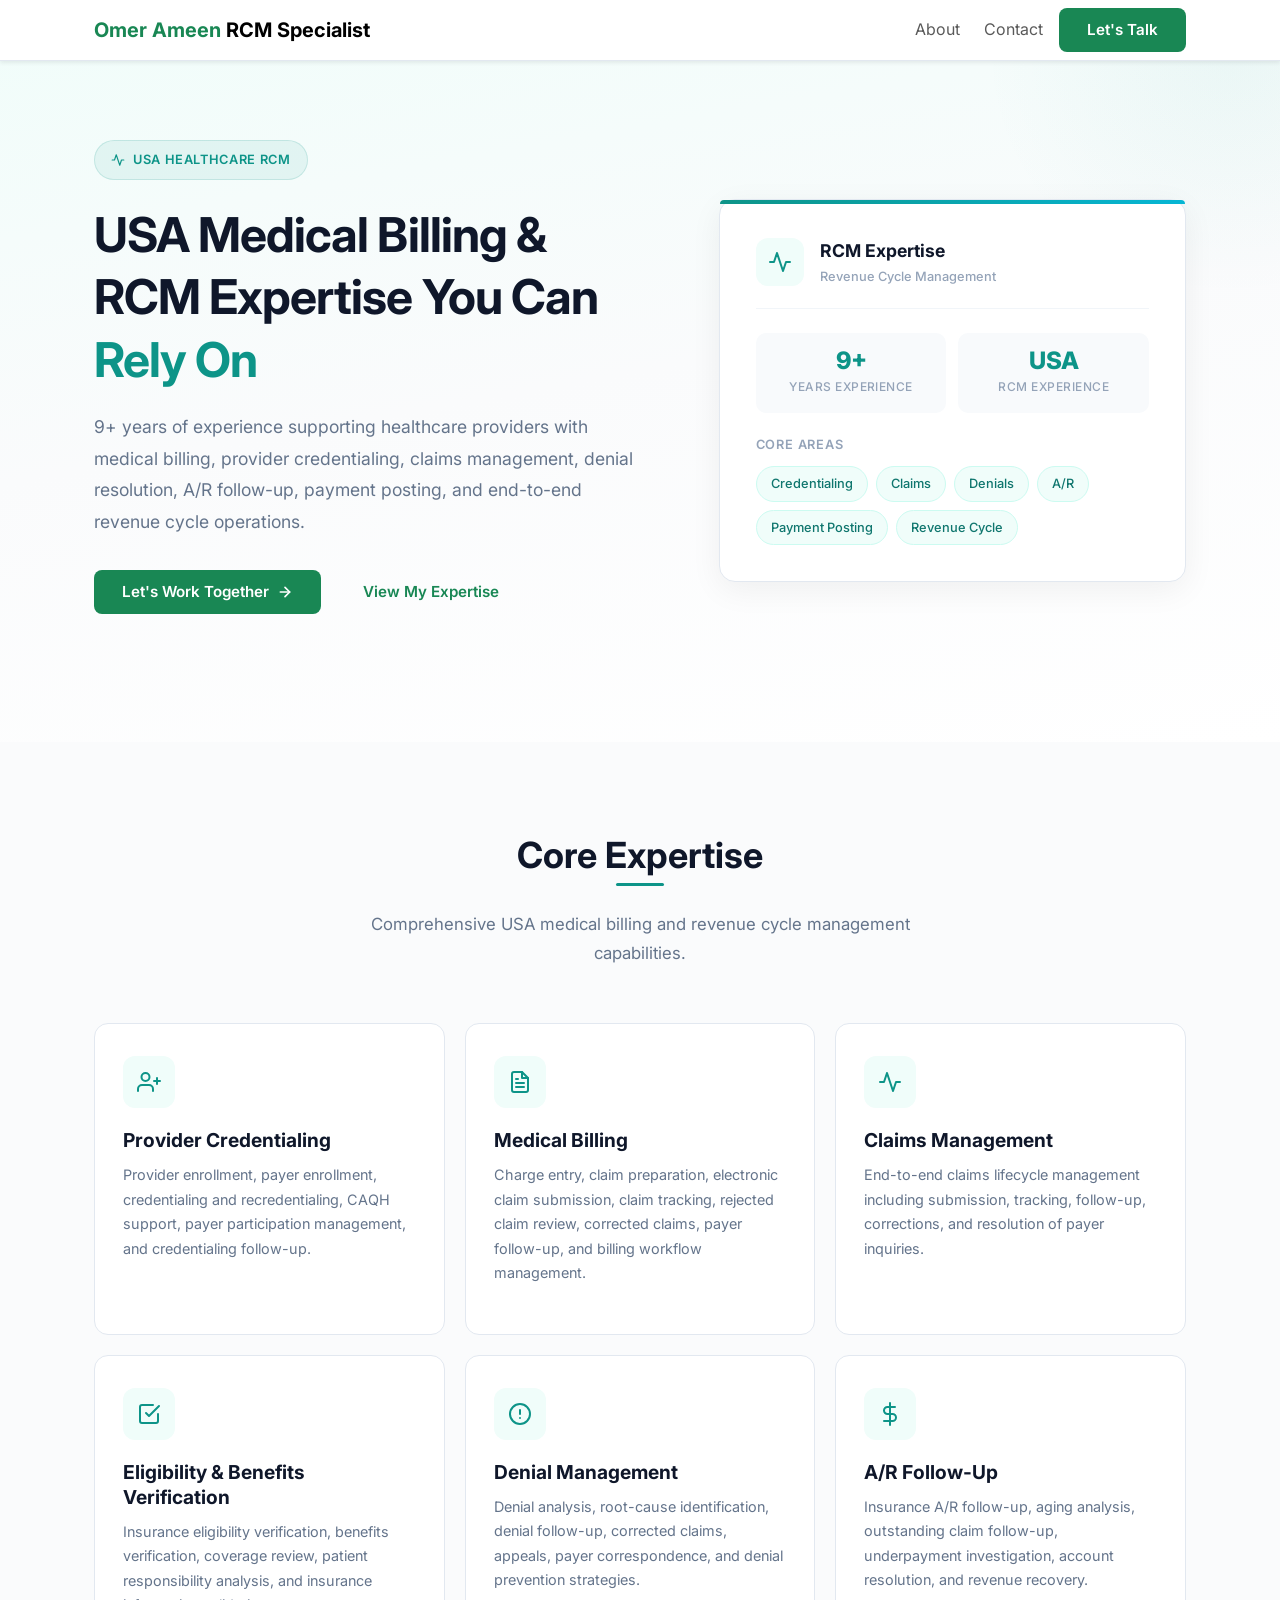
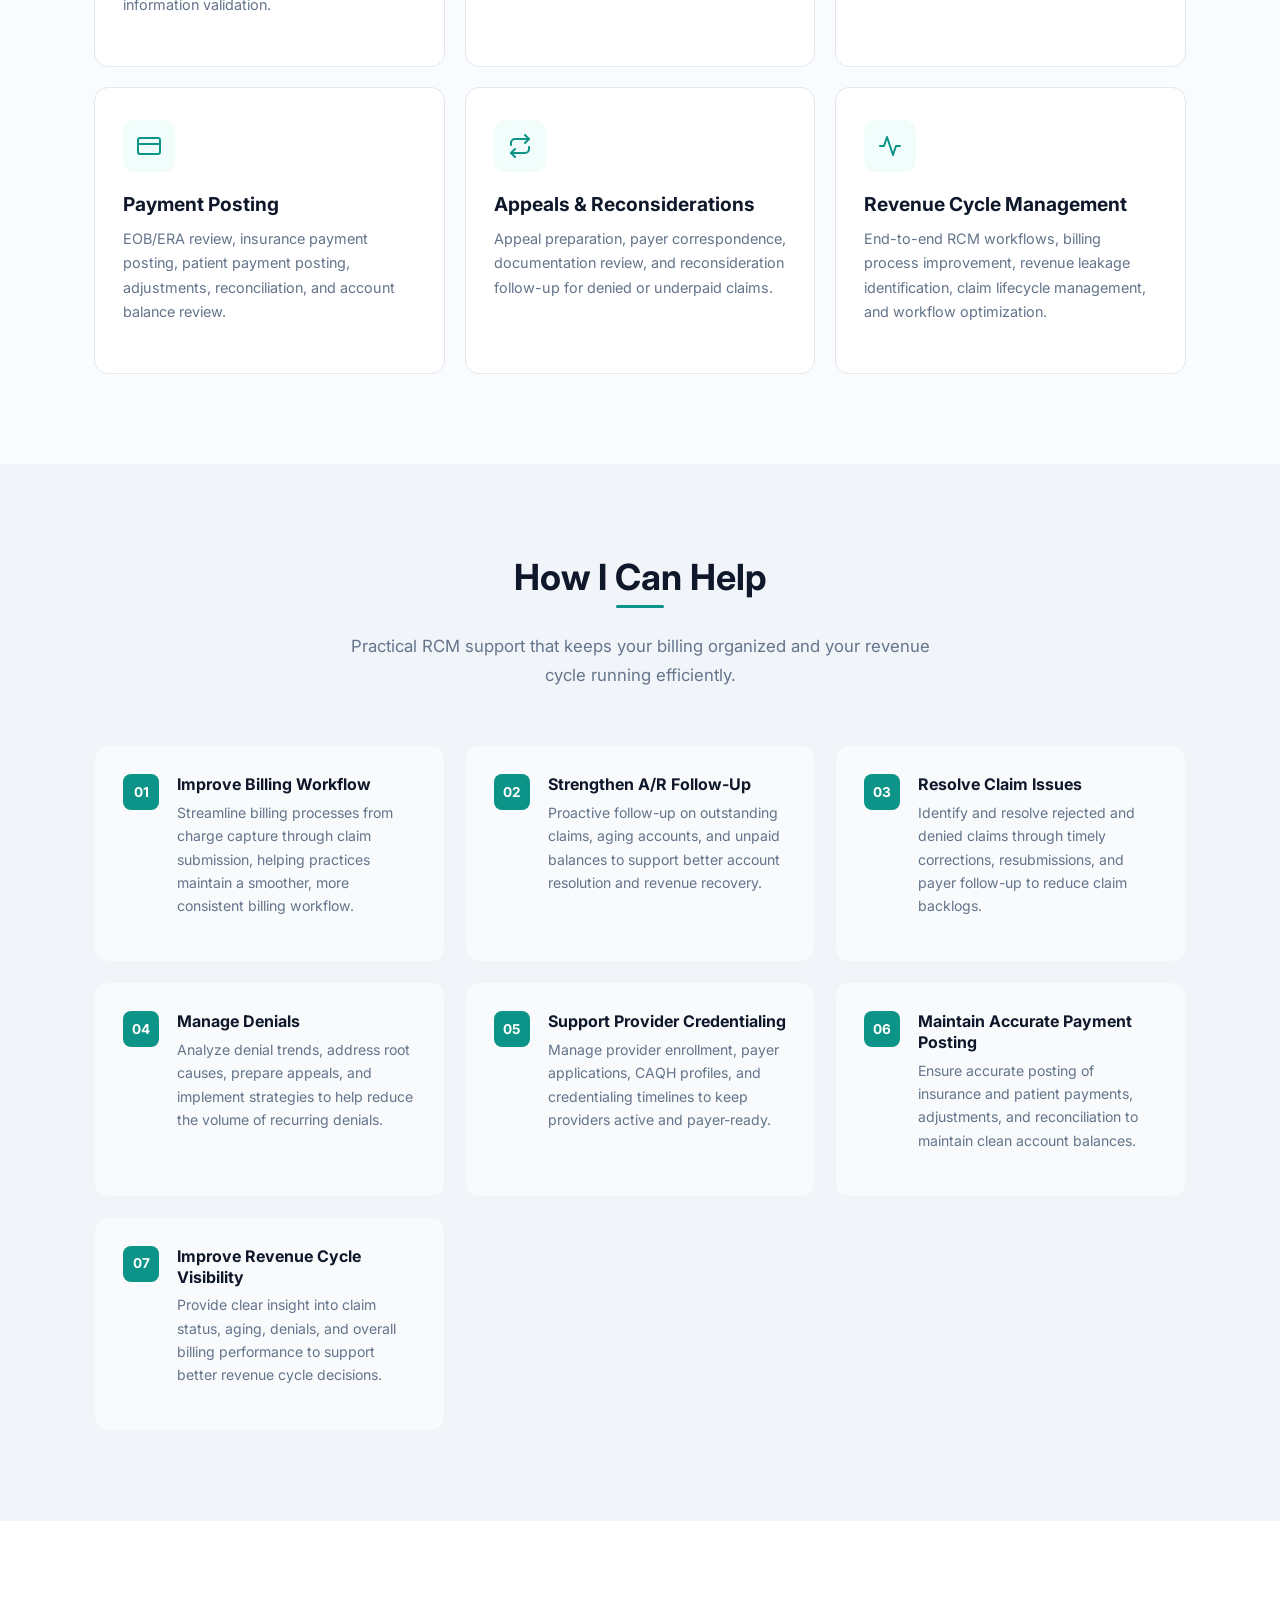
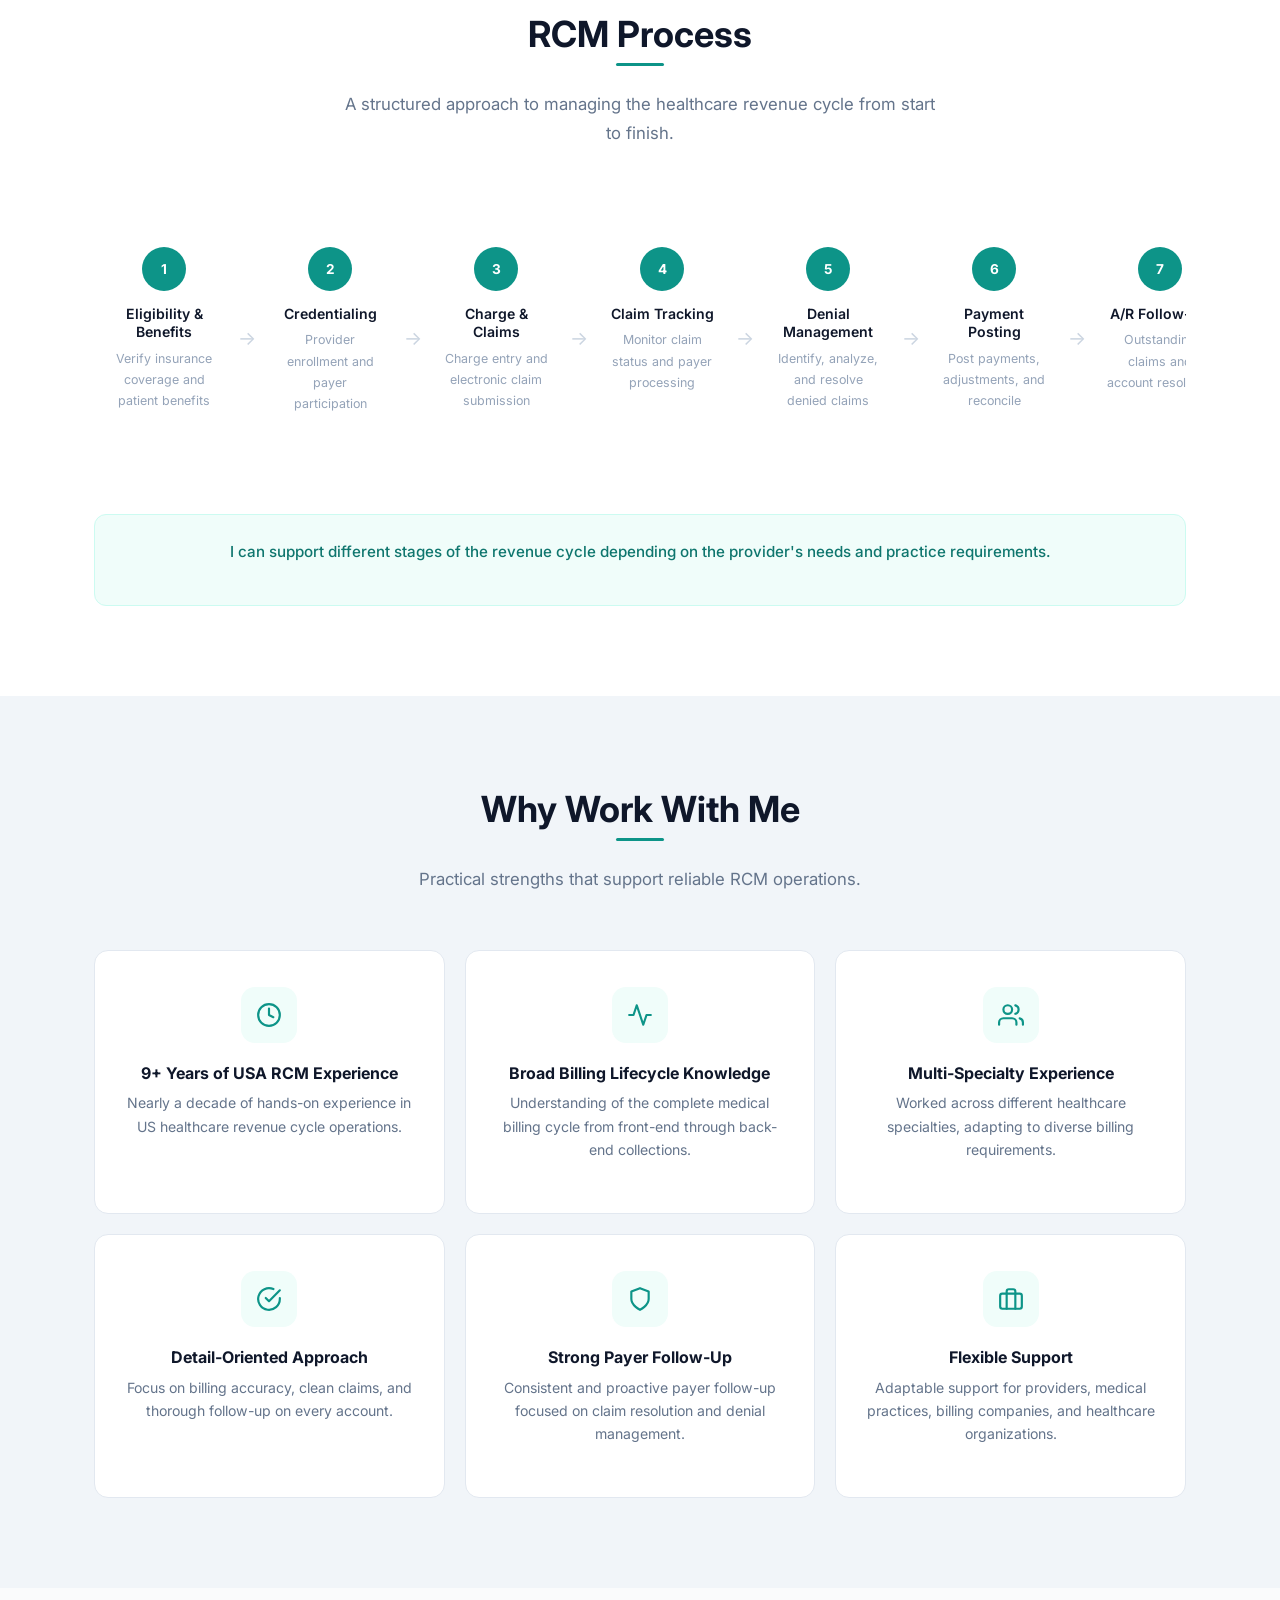
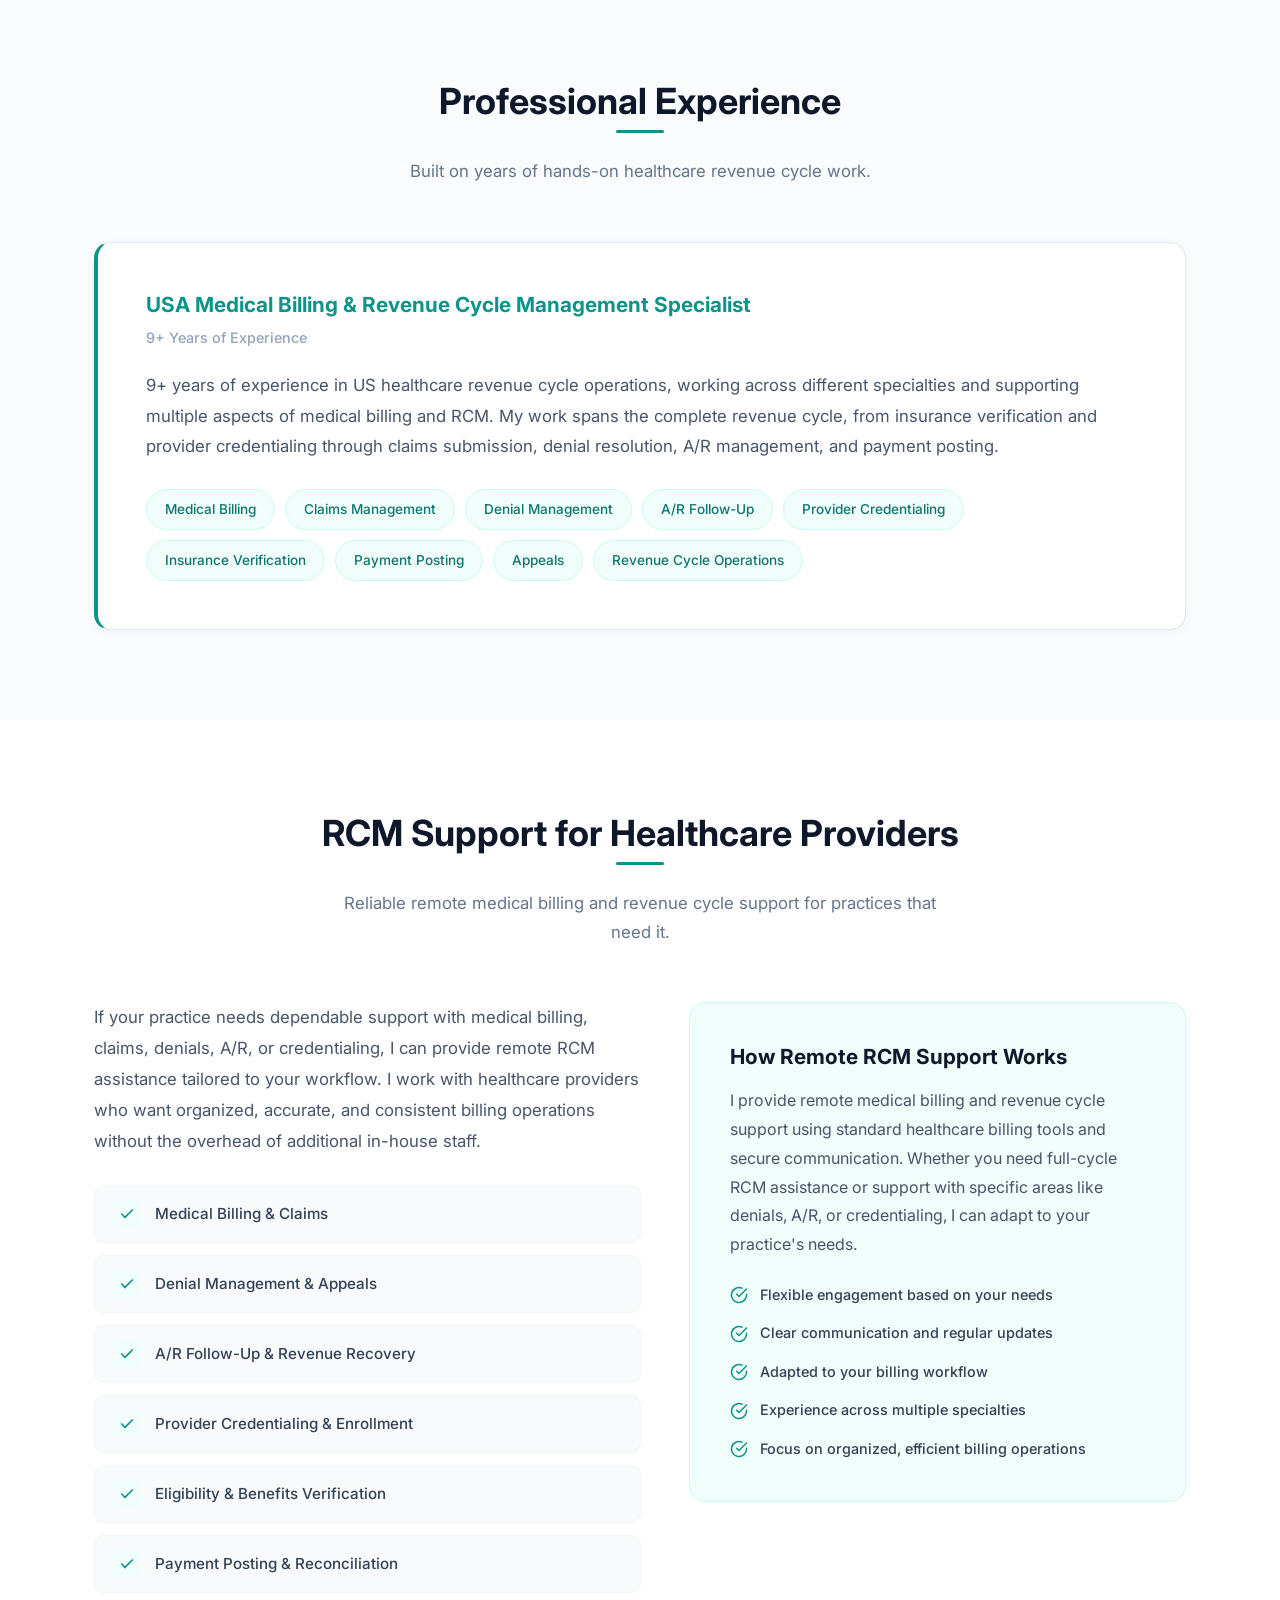
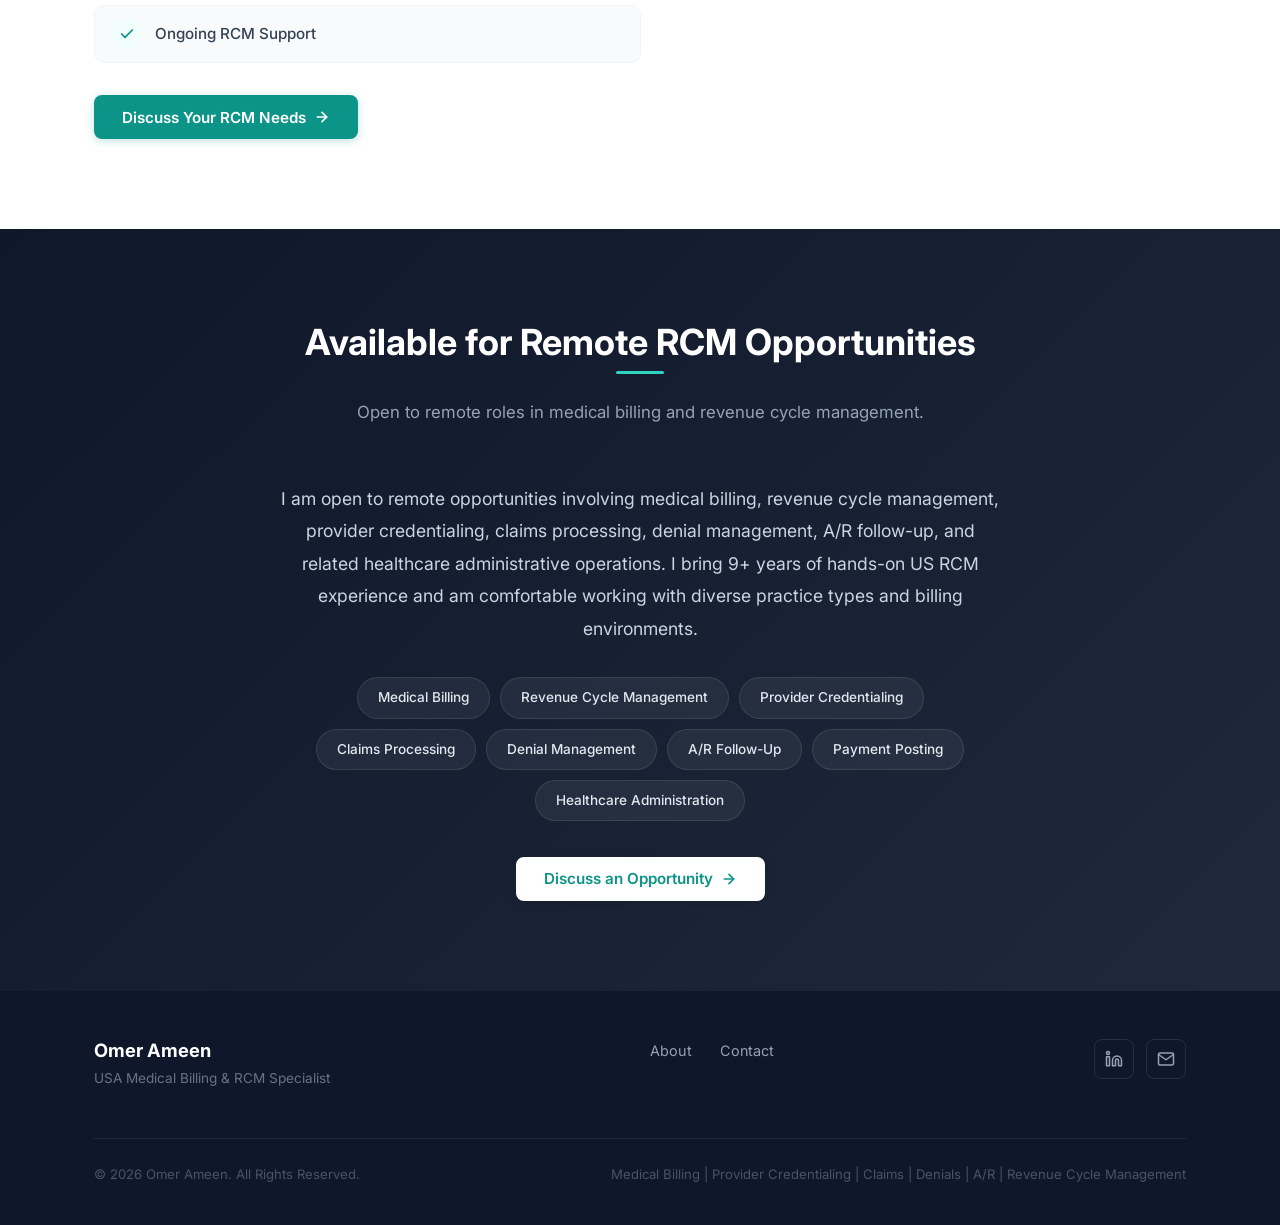
==== commit 7a85ef7b: "Add files via upload" ====
--- a/index.html
+++ b/index.html
@@ -29,6 +29,9 @@
     <link rel="preconnect" href="https://fonts.gstatic.com" crossorigin>
     <link href="https://fonts.googleapis.com/css2?family=Inter:wght@400;500;600;700;800&display=swap" rel="stylesheet">
 
+    <!-- Bootstrap CSS -->
+    <link href="https://cdn.jsdelivr.net/npm/bootstrap@5.3.3/dist/css/bootstrap.min.css" rel="stylesheet">
+
     <!-- Stylesheet -->
     <link rel="stylesheet" href="styles.css">
 </head>
@@ -38,25 +41,29 @@
 <!-- ============================================
      NAVIGATION
      ============================================ -->
-<nav class="navbar" role="navigation" aria-label="Main navigation">
-    <div class="container navbar__inner">
-        <a href="index.html" class="navbar__logo" aria-label="Home">
-            <span>R</span>CM Specialist
+<nav class="navbar navbar-expand-lg navbar-light bg-white fixed-top shadow-sm" role="navigation" aria-label="Main navigation">
+    <div class="container">
+        <a href="index.html" class="navbar-brand fw-bold" aria-label="Home">
+            <span class="text-success">Omer Ameen</span> RCM Specialist
         </a>
 
-        <div class="navbar__links" id="navLinks" role="menubar">
-            <a href="about.html" role="menuitem">About</a>
-            <a href="contact.html" role="menuitem">Contact</a>
-            <a href="contact.html" class="btn btn--primary btn--nav" role="menuitem">Let's Talk</a>
-        </div>
-
-        <button class="navbar__toggle" id="navToggle" aria-label="Toggle navigation menu" aria-expanded="false">
-            <span></span>
-            <span></span>
-            <span></span>
+        <button class="navbar-toggler" type="button" data-bs-toggle="collapse" data-bs-target="#navLinks" aria-controls="navLinks" aria-expanded="false" aria-label="Toggle navigation menu">
+            <span class="navbar-toggler-icon"></span>
         </button>
 
-        <div class="navbar__overlay" id="navOverlay"></div>
+        <div class="collapse navbar-collapse justify-content-end" id="navLinks">
+            <ul class="navbar-nav align-items-center gap-2">
+                <li class="nav-item">
+                    <a href="about.html" class="nav-link">About</a>
+                </li>
+                <li class="nav-item">
+                    <a href="contact.html" class="nav-link">Contact</a>
+                </li>
+                <li class="nav-item">
+                    <a href="contact.html" class="btn btn-success">Let's Talk</a>
+                </li>
+            </ul>
+        </div>
     </div>
 </nav>
 
@@ -82,17 +89,11 @@
                 </p>
 
                 <div class="hero__actions">
-                    <a href="contact.html" class="btn btn--primary">
+                    <a href="contact.html" class="btn btn-success">
                         Let's Work Together
                         <svg width="16" height="16" viewBox="0 0 24 24" fill="none" stroke="currentColor" stroke-width="2.5" stroke-linecap="round" stroke-linejoin="round"><line x1="5" y1="12" x2="19" y2="12"/><polyline points="12 5 19 12 12 19"/></svg>
                     </a>
-                    <a href="#expertise" class="btn btn--outline">View My Expertise</a>
-                </div>
-
-                <div class="hero__credibility">
-                    <span>9+ Years Experience</span>
-                    <span>USA Healthcare RCM</span>
-                    <span>Multi-Specialty Experience</span>
+                    <a href="#expertise" class="btn btn-outline-success">View My Expertise</a>
                 </div>
             </div>
 
@@ -663,41 +664,8 @@
 <!-- ============================================
      JAVASCRIPT
      ============================================ -->
+<script src="https://cdn.jsdelivr.net/npm/bootstrap@5.3.3/dist/js/bootstrap.bundle.min.js"></script>
 <script>
-    // --- Mobile Navigation ---
-    const navToggle = document.getElementById('navToggle');
-    const navLinks = document.getElementById('navLinks');
-    const navOverlay = document.getElementById('navOverlay');
-
-    function toggleNav() {
-        const isActive = navLinks.classList.toggle('active');
-        navToggle.classList.toggle('active');
-        navOverlay.classList.toggle('active');
-        navToggle.setAttribute('aria-expanded', isActive);
-        document.body.style.overflow = isActive ? 'hidden' : '';
-    }
-
-    navToggle.addEventListener('click', toggleNav);
-    navOverlay.addEventListener('click', toggleNav);
-
-    navLinks.querySelectorAll('a').forEach(function(link) {
-        link.addEventListener('click', function() {
-            if (navLinks.classList.contains('active')) {
-                toggleNav();
-            }
-        });
-    });
-
-    // --- Navbar scroll shadow ---
-    var navbar = document.querySelector('.navbar');
-    window.addEventListener('scroll', function() {
-        if (window.scrollY > 10) {
-            navbar.classList.add('scrolled');
-        } else {
-            navbar.classList.remove('scrolled');
-        }
-    });
-
     // --- Scroll animations ---
     var animateElements = document.querySelectorAll('.expertise__card, .help__card, .why__card, .process__step, .providers__item');
 
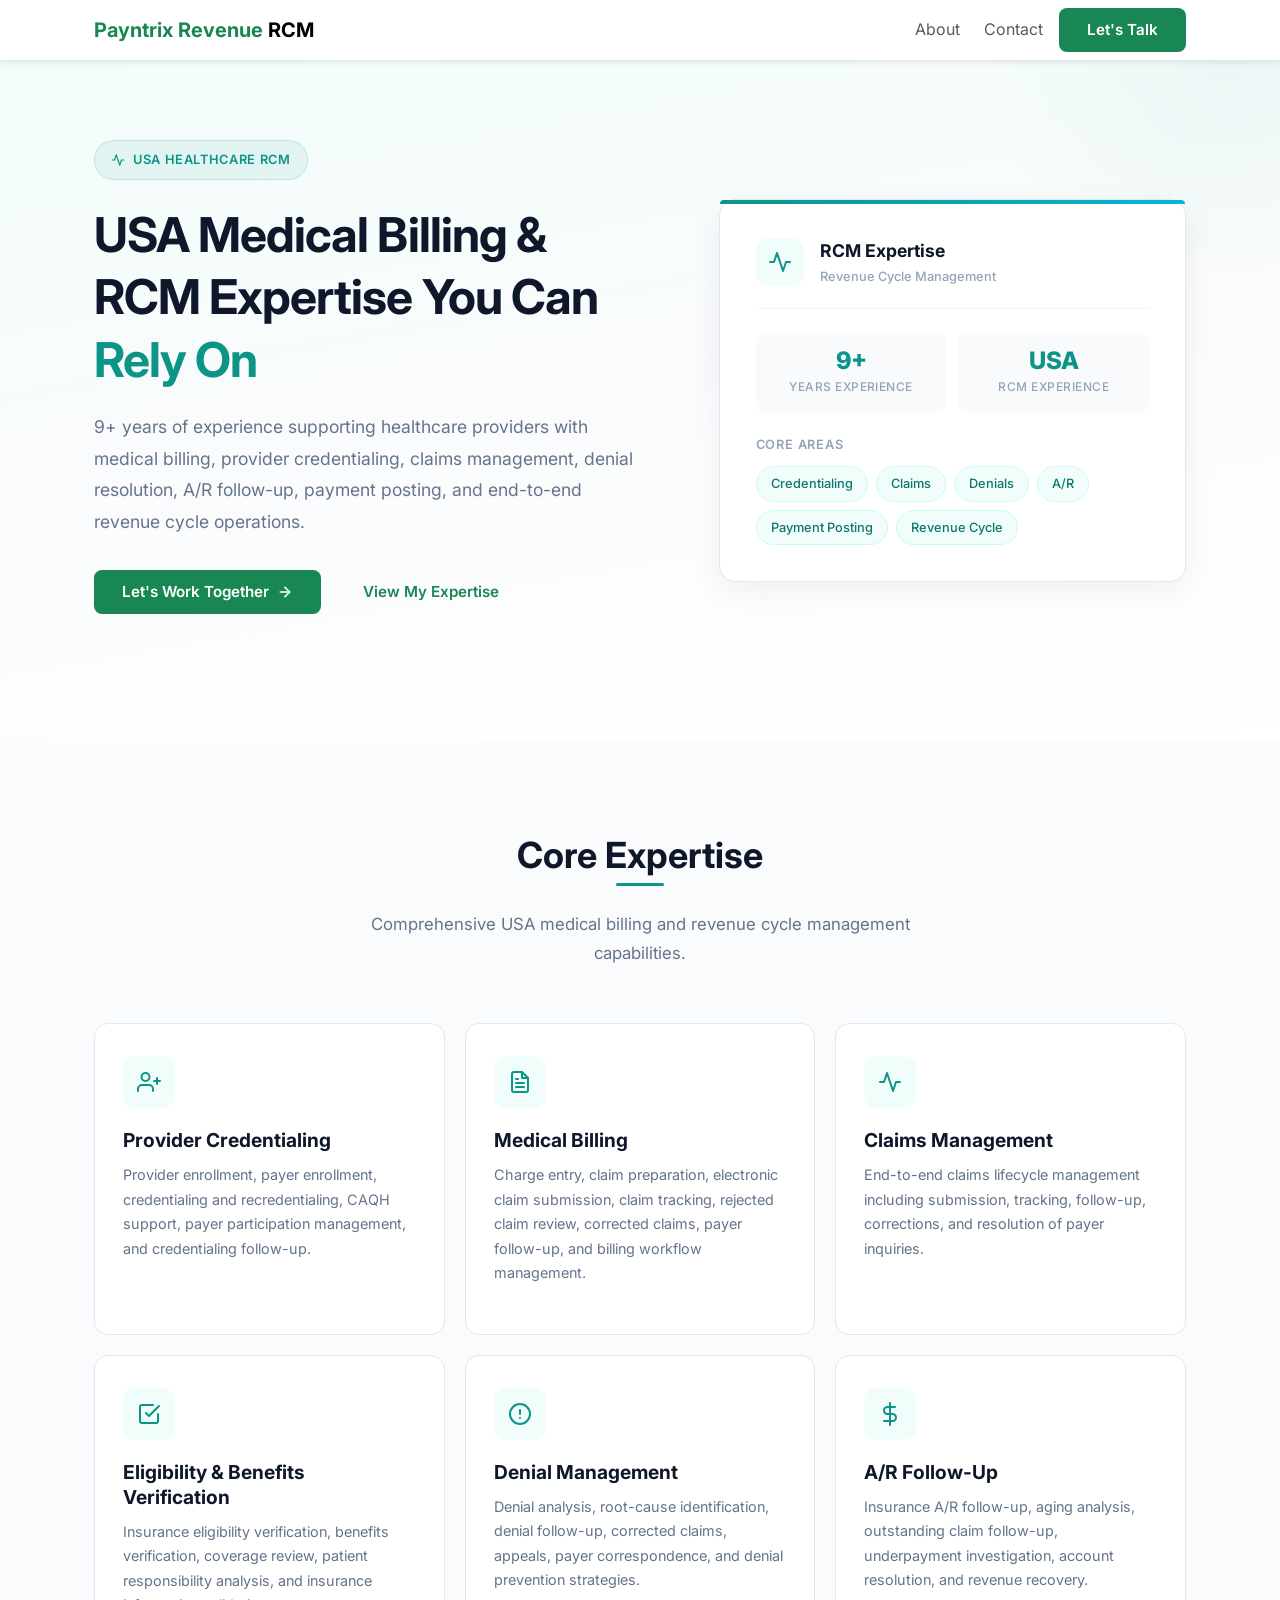
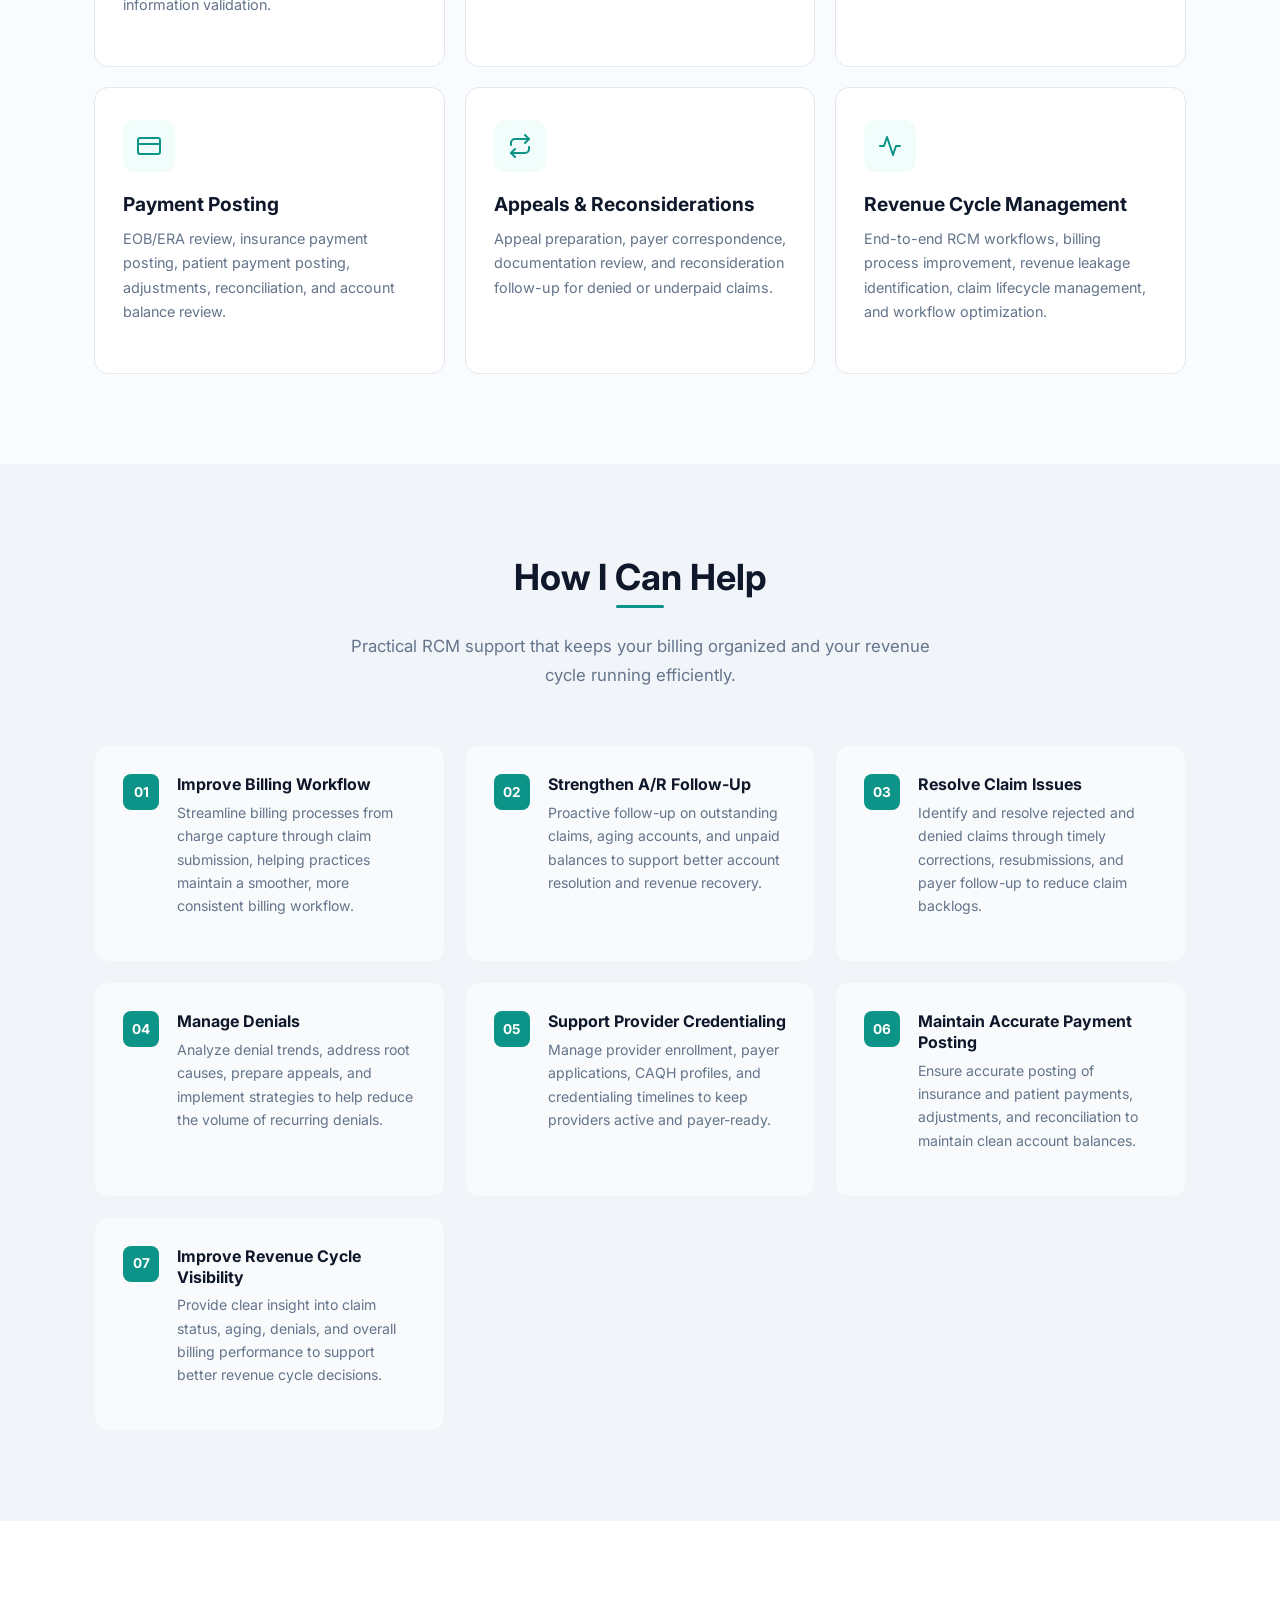
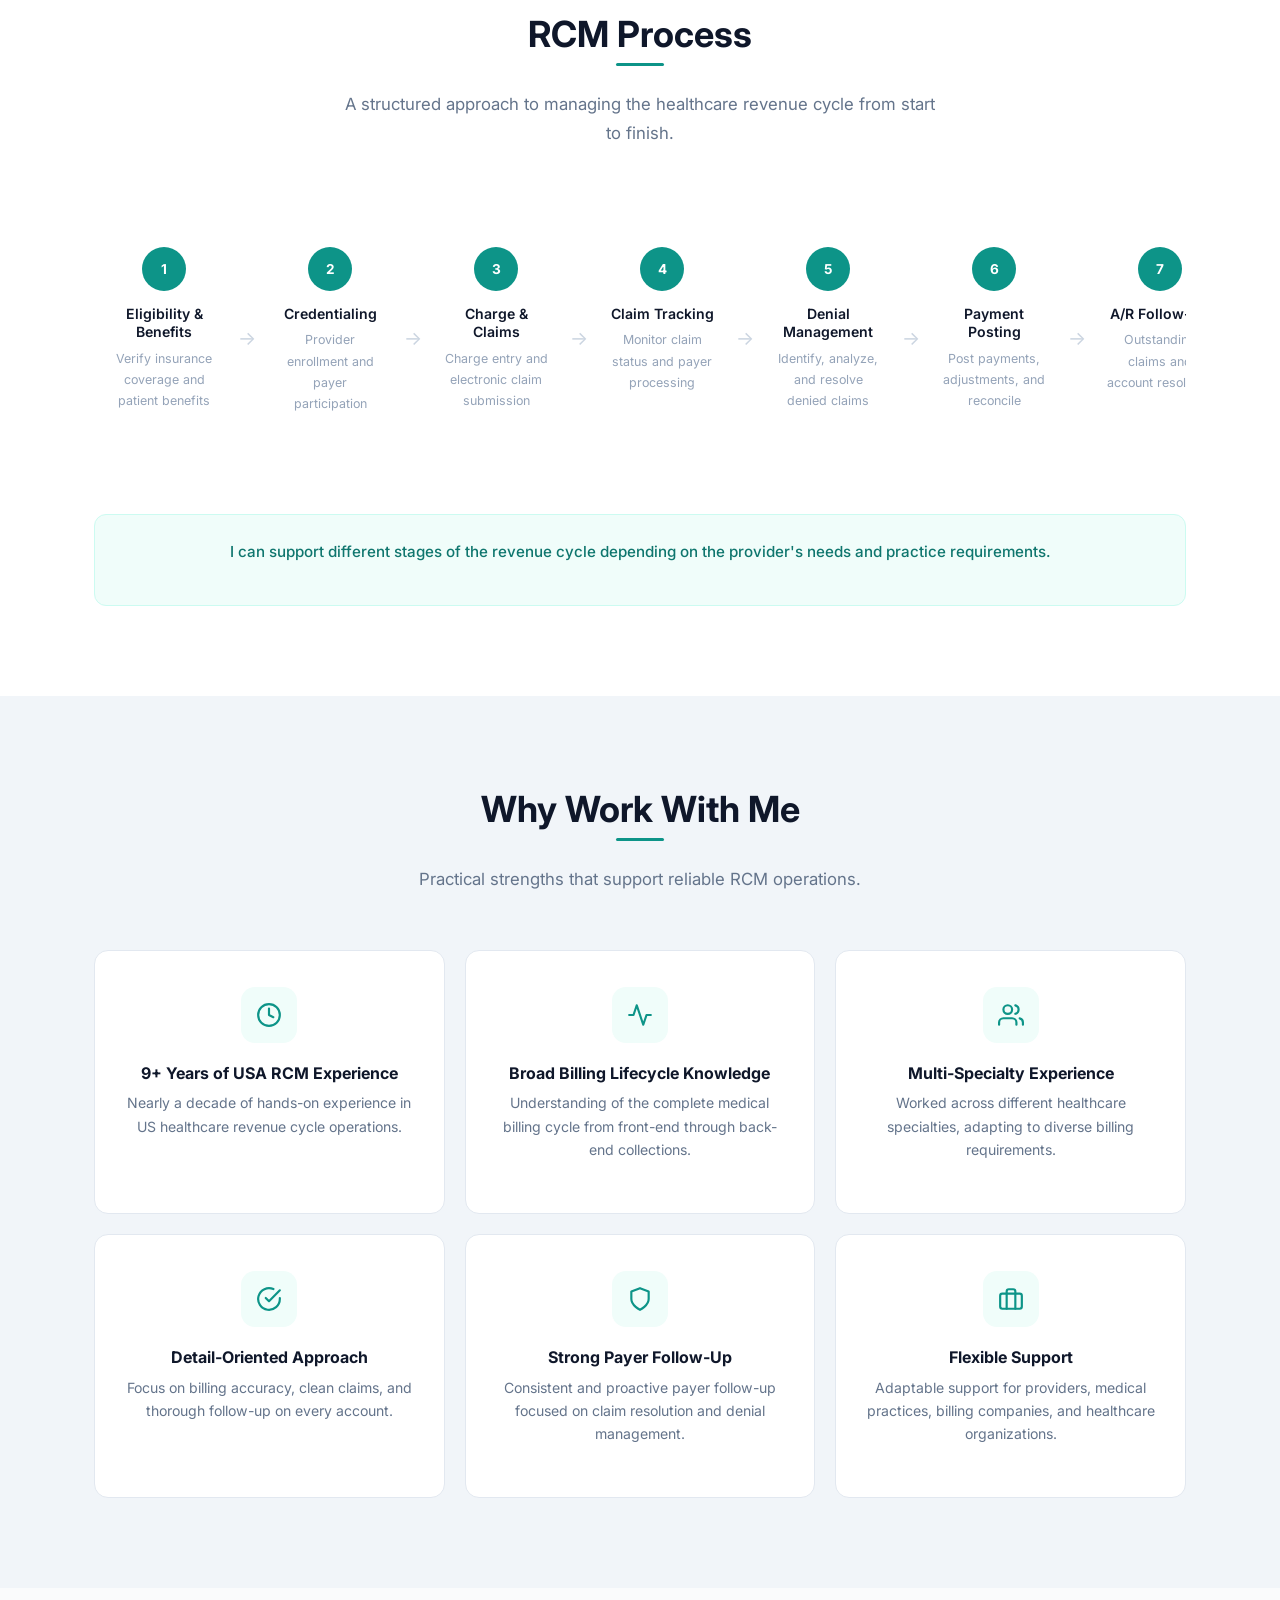
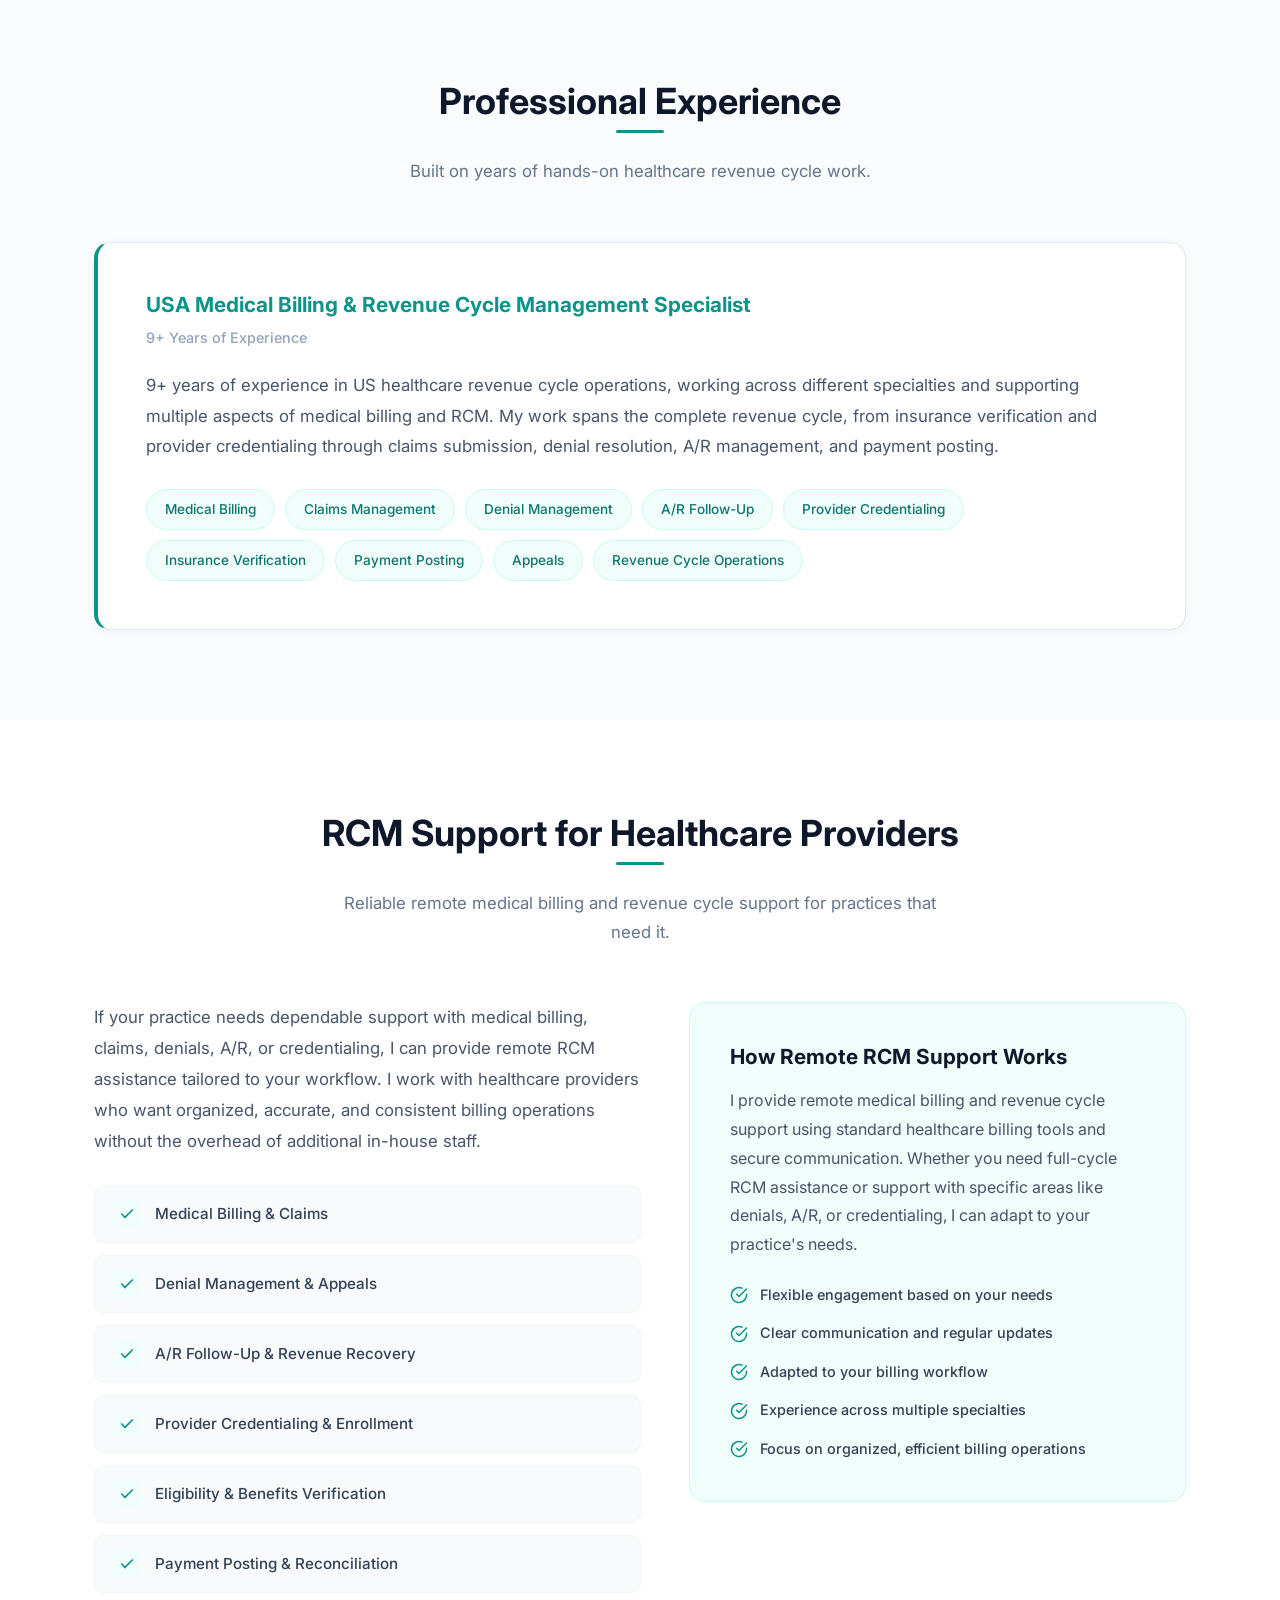
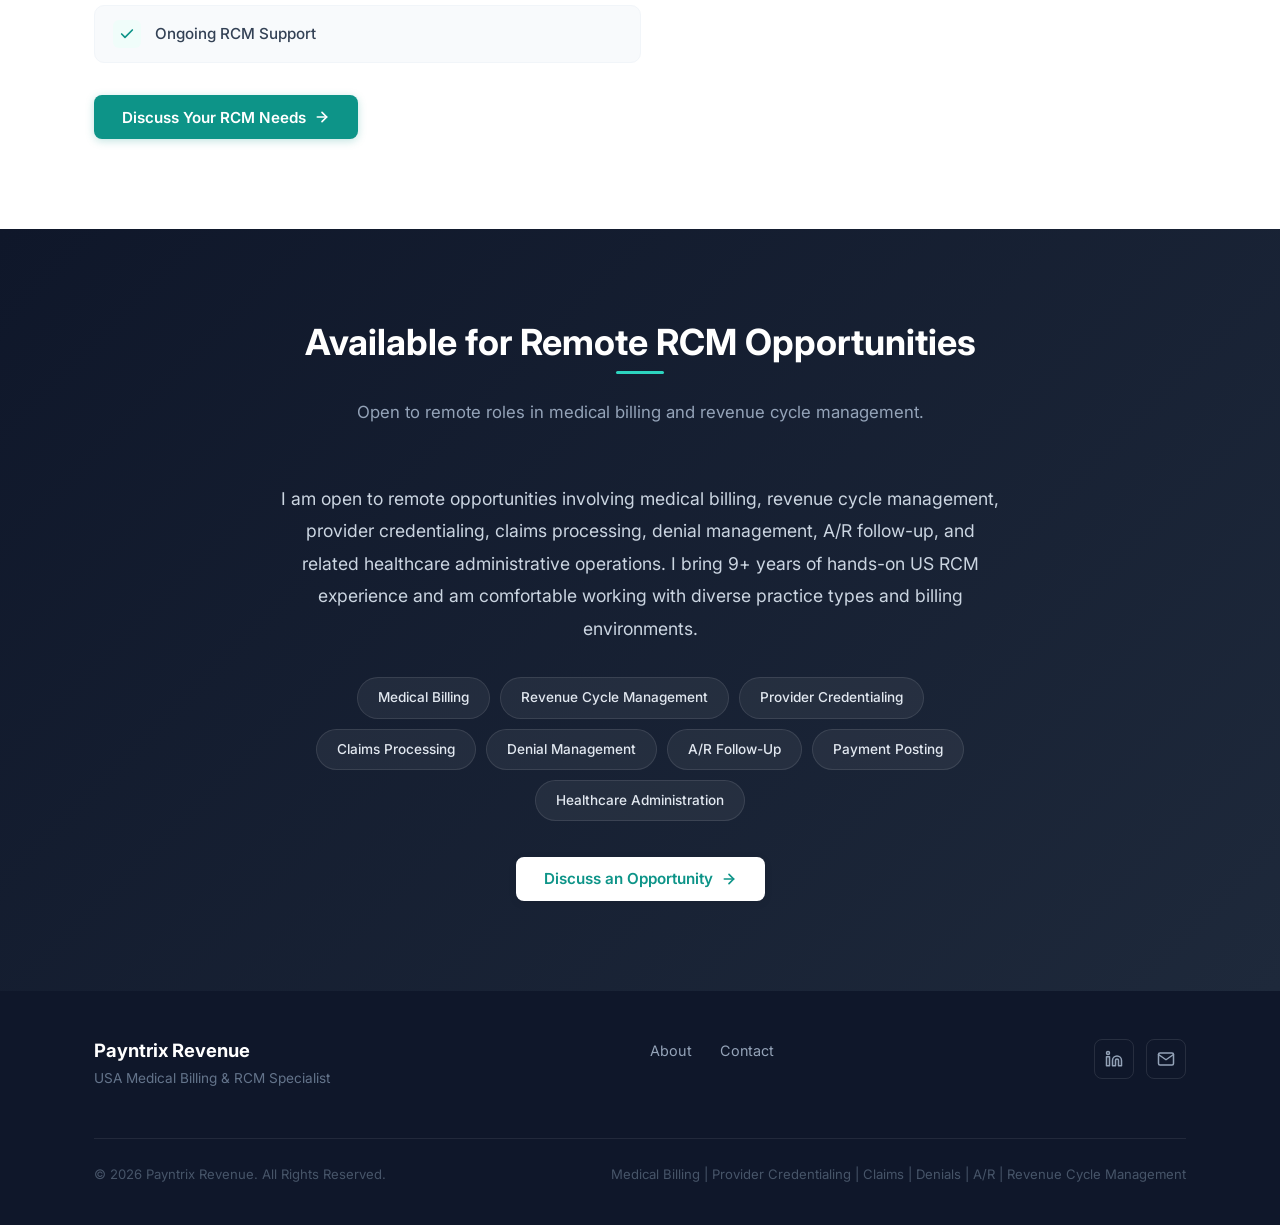
==== commit d762fb71: "Add files via upload" ====
--- a/index.html
+++ b/index.html
@@ -10,10 +10,10 @@
 
     <meta name="keywords" content="USA Medical Billing, Medical Billing Specialist, Revenue Cycle Management, RCM Specialist, Provider Credentialing, Medical Claims, Denial Management, A/R Follow-Up, Healthcare Revenue Cycle, Medical Billing Services, Remote Medical Billing Specialist">
 
-    <meta name="author" content="Omer Ameen">
+    <meta name="author" content="Payntrix Revenue">
 
     <!-- Open Graph -->
-    <meta property="og:title" content="USA Medical Billing & RCM Specialist | Omer Ameen">
+    <meta property="og:title" content="USA Medical Billing & RCM Specialist | Payntrix Revenue">
     <meta property="og:description" content="Experienced USA Medical Billing & RCM Specialist with 9+ years of experience in provider credentialing, claims management, denial management, A/R follow-up, and revenue cycle operations.">
     <meta property="og:type" content="website">
     <!-- Update-Required: Replace with your actual website URL -->
@@ -44,7 +44,7 @@
 <nav class="navbar navbar-expand-lg navbar-light bg-white fixed-top shadow-sm" role="navigation" aria-label="Main navigation">
     <div class="container">
         <a href="index.html" class="navbar-brand fw-bold" aria-label="Home">
-            <span class="text-success">Omer Ameen</span> RCM Specialist
+            <span class="text-success">Payntrix Revenue</span> RCM
         </a>
 
         <button class="navbar-toggler" type="button" data-bs-toggle="collapse" data-bs-target="#navLinks" aria-controls="navLinks" aria-expanded="false" aria-label="Toggle navigation menu">
@@ -632,7 +632,7 @@
     <div class="container">
         <div class="footer__top">
             <div class="footer__brand">
-                <h3>Omer Ameen</h3>
+                <h3>Payntrix Revenue</h3>
                 <p>USA Medical Billing &amp; RCM Specialist</p>
             </div>
 
@@ -654,7 +654,7 @@
         </div>
 
         <div class="footer__bottom">
-            <p>&copy; 2026 Omer Ameen. All Rights Reserved.</p>
+            <p>&copy; 2026 Payntrix Revenue. All Rights Reserved.</p>
             <p class="footer__keywords">Medical Billing | Provider Credentialing | Claims | Denials | A/R | Revenue Cycle Management</p>
         </div>
     </div>
